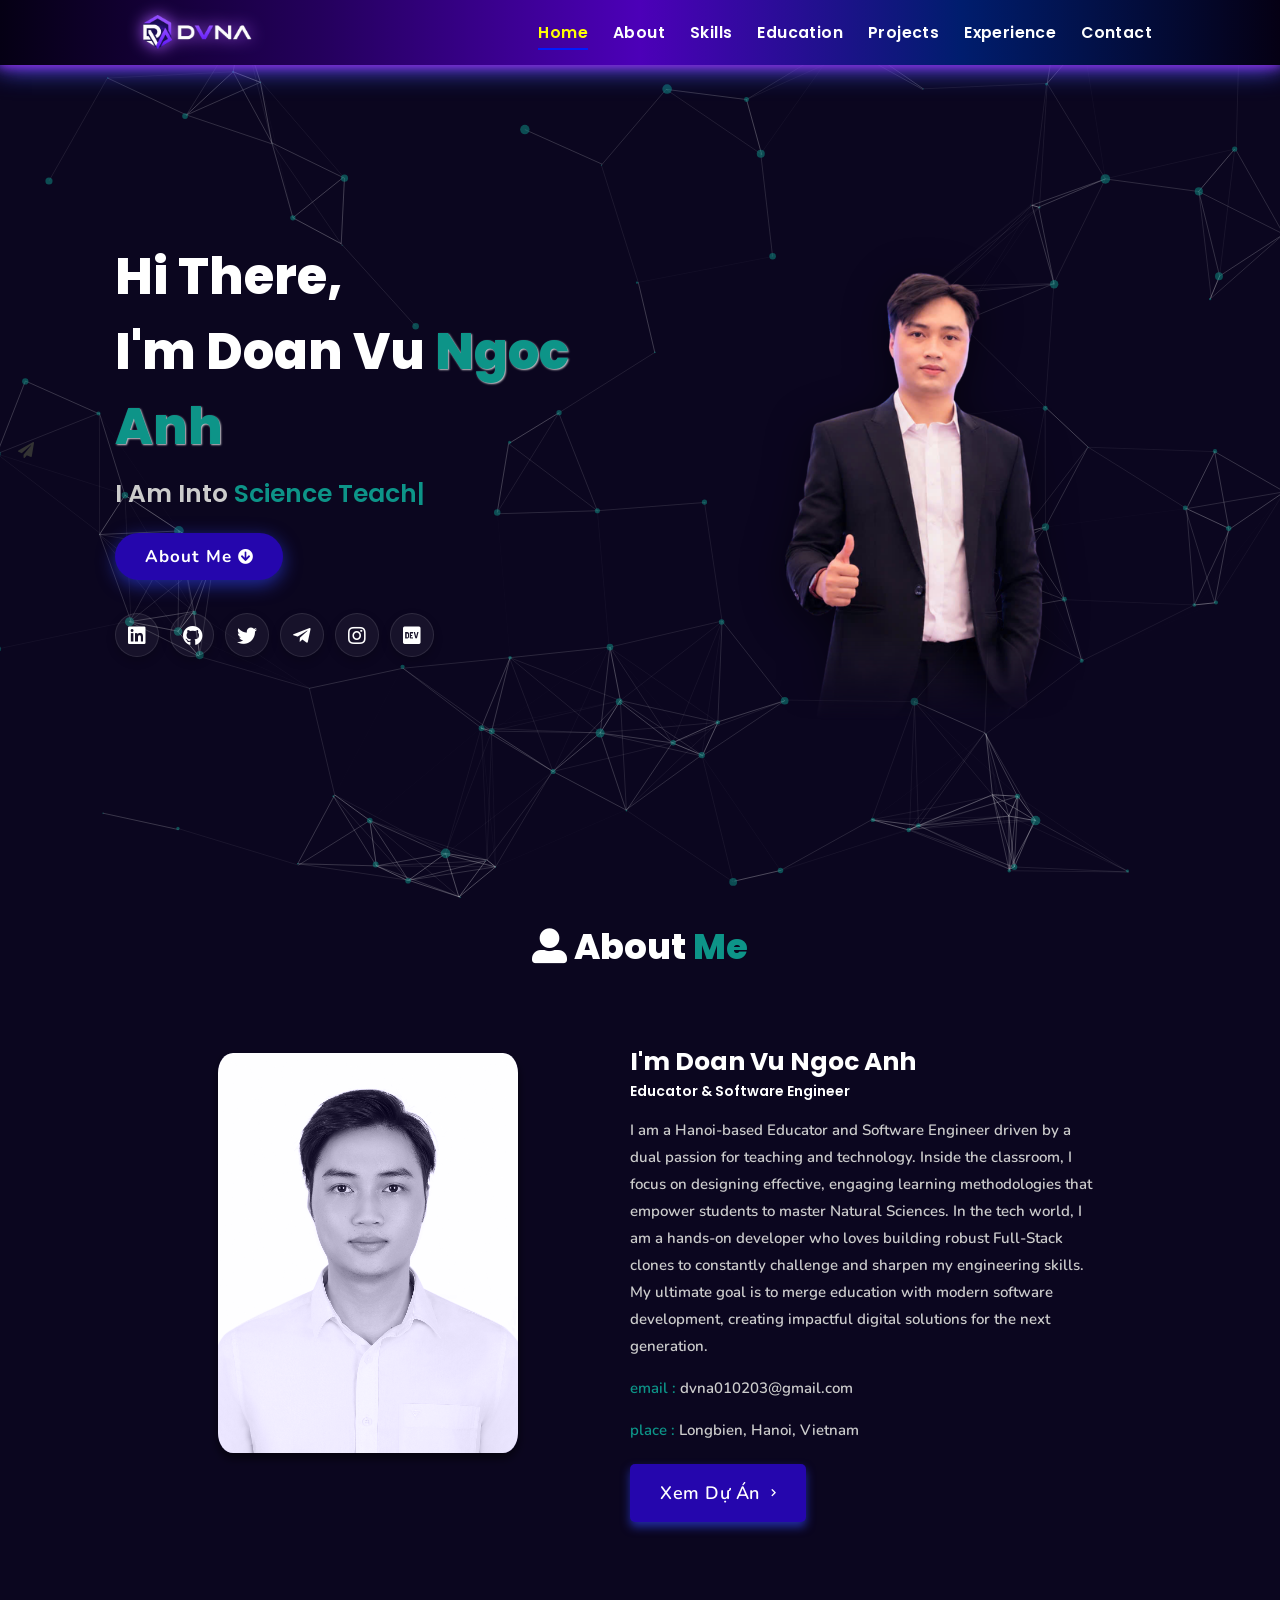
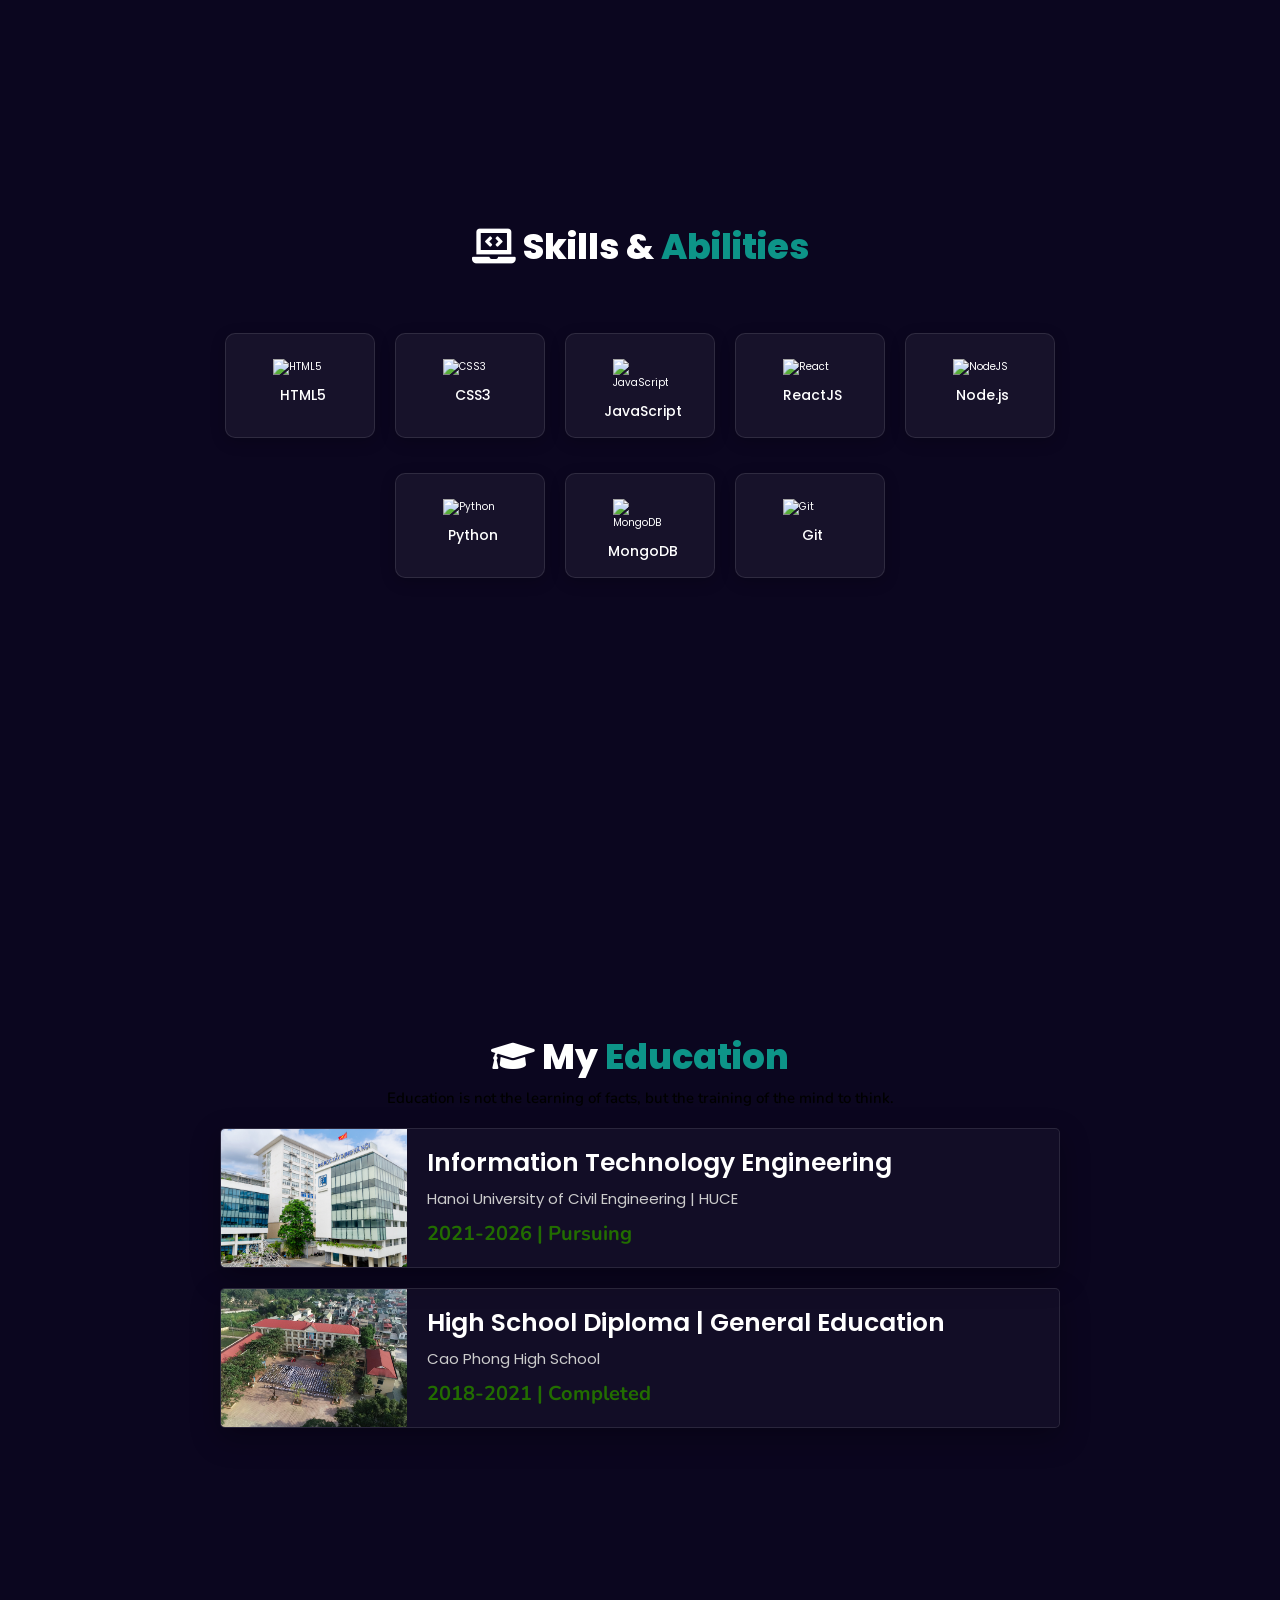
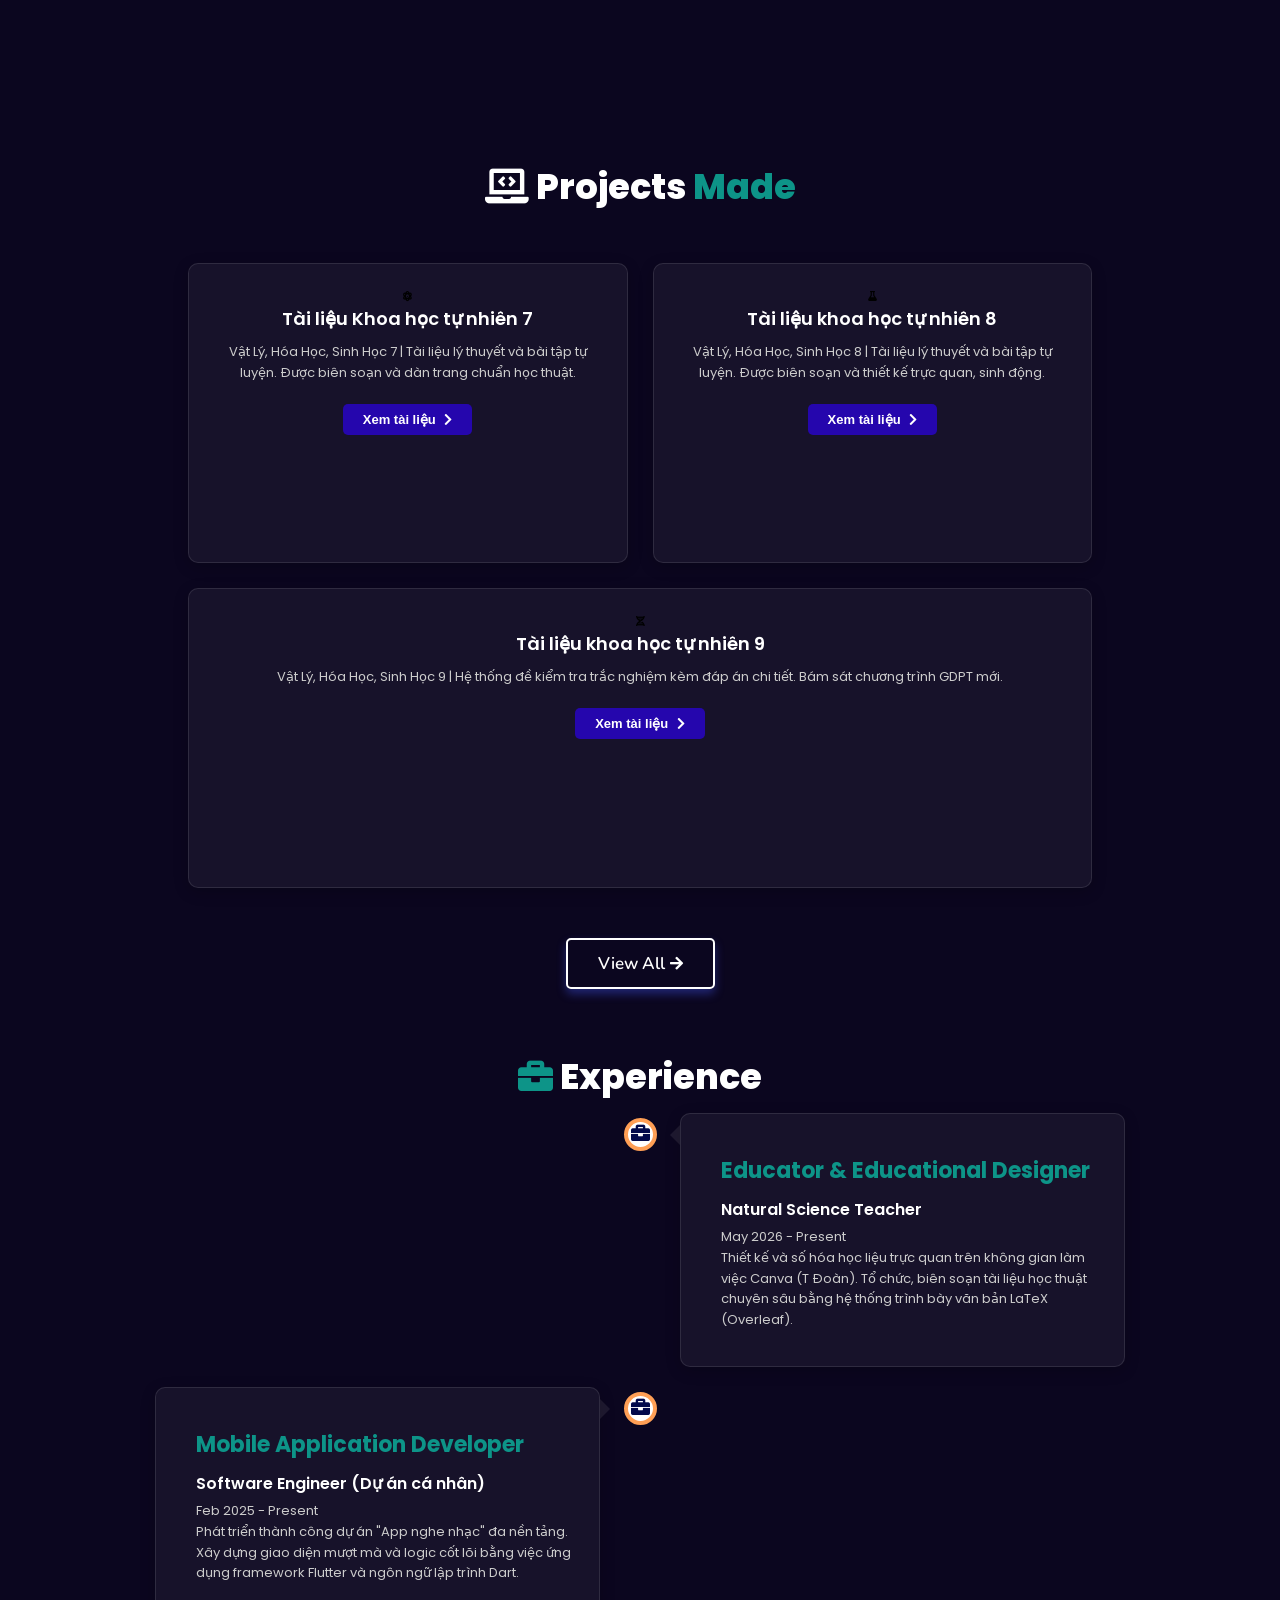
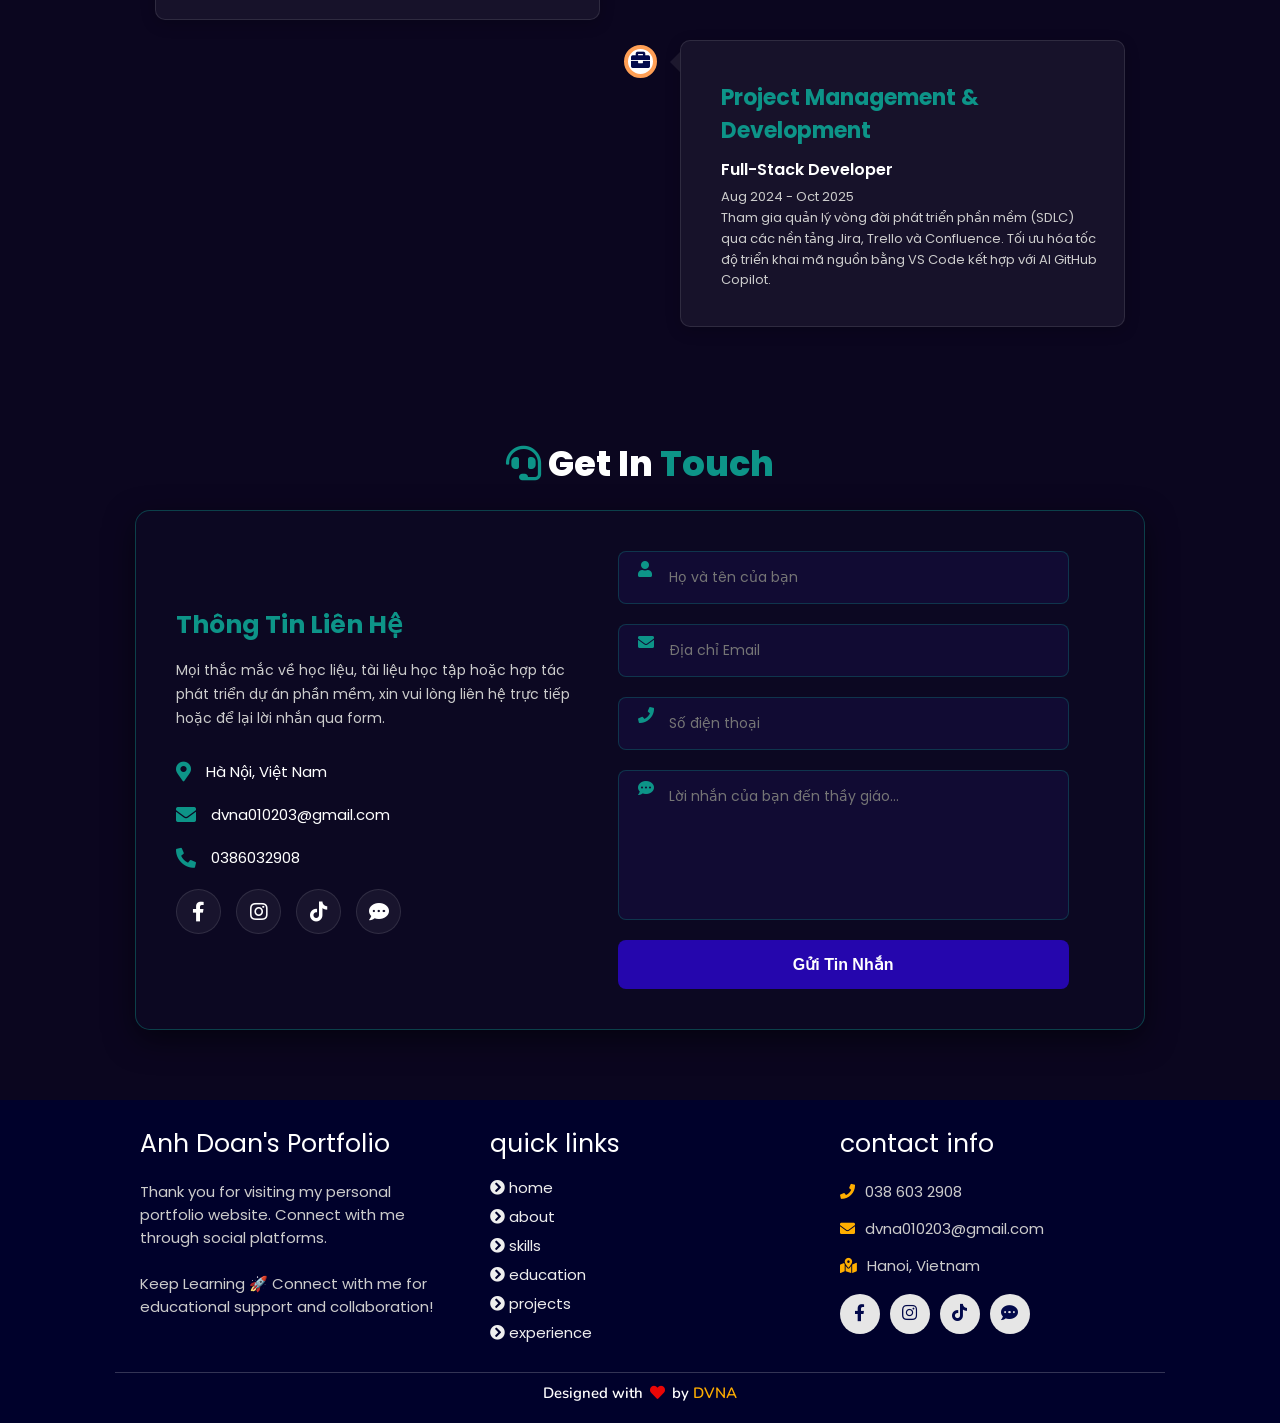
==== index.html @ 52b53a16 "Giao dien ban dau" ====
<!doctype html>
<html lang="en">
  <head>
    <meta charset="UTF-8" />
    <meta http-equiv="X-UA-Compatible" content="IE=edge" />
    <meta name="viewport" content="width=device-width, initial-scale=1.0" />
    <!-- DOAN VU NGOC ANH -->
    <meta
      name="keywords"
      content="Doan Vu Ngoc Anh, DVNA, portfolio, full stack dev, software engineer, it educator, web developer, portfolio website, personal portfolio"
    />
    <meta
      name="description"
      content="Welcome to Doan Vu Ngoc Anh's Portfolio. Full-Stack Web Developer, Software Engineer, and IT Educator."
    />
    <!-- Custom CSS -->
    <link rel="stylesheet" href="./assets/css/style.css" />
    <!-- Font Awesome -->
    <link
      rel="stylesheet"
      href="https://cdnjs.cloudflare.com/ajax/libs/font-awesome/5.15.3/css/all.min.css"
      integrity="sha512-iBBXm8fW90+nuLcSKlbmrPcLa0OT92xO1BIsZ+ywDWZCvqsWgccV3gFoRBv0z+8dLJgyAHIhR35VZc2oM/gI1w=="
      crossorigin="anonymous"
      referrerpolicy="no-referrer"
    />
    <!-- Favicon -->
    <link
      id="favicon"
      rel="shortcut icon"
      href="./assets/images/favicon.png"
      type="image/x-png"
    />
    <title>Portfolio | DVNA</title>
  </head>
  <body oncontextmenu="return false;">
    <!-- pre loader -->
    <!-- <div class="loader-container">
  <img draggable="false" src="./assets/images/preloader.gif" alt="">
</div> -->

    <!-- navbar starts -->
    <header>
      <a href="#about" class="logo">
        <img src="./assets/images/logo.png" alt="DVNA Logo" />
      </a>

      <div id="menu" class="fas fa-bars"></div>
      <nav class="navbar">
        <ul>
          <li><a class="active" href="#home">Home</a></li>
          <li><a href="#about">About</a></li>
          <li><a href="#skills">Skills</a></li>
          <li><a href="#education">Education</a></li>
          <li><a href="#projects">Projects</a></li>
          <!-- Đã sửa Work thành Projects -->
          <li><a href="#experience">Experience</a></li>
          <li><a href="#contact">Contact</a></li>
        </ul>
      </nav>
    </header>
    <!-- navbar ends -->

    <!-- hero section starts -->
    <section class="home" id="home">
      <div id="particles-js"></div>

      <div class="content">
        <h2>
          Hi There,<br />
          I'm Doan Vu <span class="highlight-name">Ngoc Anh</span>
        </h2>
        <p>
          I Am Into <span class="typing-text"></span
          ><span class="cursor">|</span>
        </p>
        <a href="#about" class="btn"
          ><span>About Me</span>
          <i class="fas fa-arrow-circle-down"></i>
        </a>

        <div class="socials">
          <ul class="social-icons">
            <!-- Đã xóa link của tác giả cũ. Mày thay chữ LINK_CUA_MAY_O_DAY bằng link thật của mày nhé -->
            <li>
              <a
                class="social-icon-button"
                aria-label="LinkedIn"
                href="LINK_CUA_MAY_O_DAY"
                target="_blank"
                ><i class="fab fa-linkedin"></i
              ></a>
            </li>
            <li>
              <a
                class="social-icon-button"
                aria-label="GitHub"
                href="LINK_CUA_MAY_O_DAY"
                target="_blank"
                ><i class="fab fa-github"></i
              ></a>
            </li>
            <li>
              <a
                class="social-icon-button"
                aria-label="Twitter"
                href="LINK_CUA_MAY_O_DAY"
                target="_blank"
                ><i class="fab fa-twitter"></i
              ></a>
            </li>
            <li>
              <a
                class="social-icon-button"
                aria-label="Telegram"
                href="LINK_CUA_MAY_O_DAY"
                target="_blank"
                ><i class="fab fa-telegram-plane"></i
              ></a>
            </li>
            <!-- Đã giữ nguyên link Instagram của mày -->
            <li>
              <a
                class="social-icon-button"
                aria-label="Instagram"
                href="https://www.instagram.com/dvna.coca/"
                target="_blank"
                ><i class="fab fa-instagram"></i
              ></a>
            </li>
            <li>
              <a
                class="social-icon-button"
                aria-label="Dev"
                href="LINK_CUA_MAY_O_DAY"
                target="_blank"
                ><i class="fab fa-dev"></i
              ></a>
            </li>
          </ul>
        </div>
      </div>
      <div class="image">
        <img
          draggable="false"
          class="tilt"
          src="./assets/images/hero.png"
          alt="Doan Vu Ngoc Anh"
        />
        <!-- Đã thêm alt tag cho ảnh để tốt cho SEO -->
      </div>
    </section>
    <!-- hero section ends -->

    <!-- about section starts -->
    <section class="about" id="about">
      <h2 class="heading">
        <i class="fas fa-user-alt"></i> About <span>Me</span>
      </h2>

      <div class="row">
        <div class="image">
          <img
            draggable="false"
            class="tilt"
            src="./assets/images/profile2.jpg"
            alt=""
          />
        </div>
        <div class="content">
          <h3>I'm Doan Vu Ngoc Anh</h3>
          <span class="tag">Educator & Software Engineer</span>

          <p></p>
          <p>
            I am a Hanoi-based Educator and Software Engineer driven by a dual
            passion for teaching and technology. Inside the classroom, I focus
            on designing effective, engaging learning methodologies that empower
            students to master Natural Sciences. In the tech world, I am a
            hands-on developer who loves building robust Full-Stack clones to
            constantly challenge and sharpen my engineering skills. My ultimate
            goal is to merge education with modern software development,
            creating impactful digital solutions for the next generation.
          </p>

          <div class="box-container">
            <!-- <div class="box">
              <p><span> age: </span> 20</p>
              <p><span> phone : </span> +91 XXX-XXX-XXXX</p>
            </div> -->
            <div class="box">
              <p><span> email : </span> dvna010203@gmail.com</p>
              <p><span> place : </span> Longbien, Hanoi, Vietnam</p>
            </div>
          </div>

          <!-- Nút được đặt vào lại bên trong để nằm thẳng xuống dưới -->
          <div class="resumebtn" style="margin-top: 20px">
            <a
              href="#projects"
              class="btn"
              style="
                display: inline-flex;
                align-items: center;
                justify-content: center;
                gap: 8px;
                -webkit-font-smoothing: antialiased;
                -moz-osx-font-smoothing: grayscale;
                transform: translateZ(0);
                backface-visibility: hidden;
              "
            >
              <span style="font-weight: 600; letter-spacing: 0.5px"
                >Xem Dự Án</span
              >
              <i
                class="fas fa-chevron-right"
                style="
                  font-size: 0.85rem;
                  display: inline-block;
                  line-height: 1;
                  margin-top: 1px;
                "
              ></i>
            </a>
          </div>
        </div>
      </div>
    </section>
    <!-- about section ends -->

    <!-- skills section starts -->
    <section class="skills" id="skills">
      <h2 class="heading">
        <i class="fas fa-laptop-code"></i> Skills & <span>Abilities</span>
      </h2>

      <div class="container">
        <div class="row" id="skillsContainer">
          <!-- Frontend -->
          <div class="bar">
            <div class="info">
              <img
                src="https://img.icons8.com/color/48/000000/html-5--v1.png"
                alt="HTML5"
              />
              <span>HTML5</span>
            </div>
          </div>
          <div class="bar">
            <div class="info">
              <img
                src="https://img.icons8.com/color/48/000000/css3.png"
                alt="CSS3"
              />
              <span>CSS3</span>
            </div>
          </div>
          <div class="bar">
            <div class="info">
              <img
                src="https://img.icons8.com/color/48/000000/javascript--v1.png"
                alt="JavaScript"
              />
              <span>JavaScript</span>
            </div>
          </div>
          <div class="bar">
            <div class="info">
              <img
                src="https://img.icons8.com/color/48/000000/react-native.png"
                alt="React"
              />
              <span>ReactJS</span>
            </div>
          </div>

          <!-- Backend & Database -->
          <div class="bar">
            <div class="info">
              <img
                src="https://img.icons8.com/color/48/000000/nodejs.png"
                alt="NodeJS"
              />
              <span>Node.js</span>
            </div>
          </div>
          <div class="bar">
            <div class="info">
              <img
                src="https://img.icons8.com/color/48/000000/python--v1.png"
                alt="Python"
              />
              <span>Python</span>
            </div>
          </div>
          <div class="bar">
            <div class="info">
              <img
                src="https://img.icons8.com/color/48/000000/mongodb.png"
                alt="MongoDB"
              />
              <span>MongoDB</span>
            </div>
          </div>

          <!-- Tools -->
          <div class="bar">
            <div class="info">
              <img
                src="https://img.icons8.com/color/48/000000/git.png"
                alt="Git"
              />
              <span>Git</span>
            </div>
          </div>
        </div>
      </div>
    </section>
    <!-- skills section ends -->

    <!-- education section starts -->
    <section class="education" id="education">
      <h1 class="heading">
        <i class="fas fa-graduation-cap"></i> My <span>Education</span>
      </h1>

      <p class="qoute">
        Education is not the learning of facts, but the training of the mind to
        think.
      </p>

      <div class="box-container">
        <div
          class="box"
          onclick="window.open('https://www.huce.edu.vn/', '_blank')"
          style="cursor: pointer"
        >
          <div class="image">
            <img
              draggable="false"
              src="./assets/images/educat/college.jpg"
              alt=""
            />
          </div>
          <div class="content">
            <h3>Information Technology Engineering</h3>
            <p>Hanoi University of Civil Engineering | HUCE</p>
            <h4>2021-2026 | Pursuing</h4>
          </div>
        </div>
        <div
          class="box"
          onclick="
            window.open(
              'https://web.facebook.com/profile.php?id=100071556560426',
              '_blank',
            )
          "
          style="cursor: pointer"
        >
          <div class="image">
            <img
              draggable="false"
              src="./assets/images/educat/school.jpg"
              alt=""
            />
          </div>
          <div class="content">
            <h3>High School Diploma | General Education</h3>
            <p>Cao Phong High School</p>
            <h4>2018-2021 | Completed</h4>
          </div>
        </div>
      </div>
    </section>
    <!-- education section ends -->
    <!-- work project section starts -->
    <section class="work" id="projects">
      <h2 class="heading">
        <i class="fas fa-laptop-code"></i> Projects <span>Made</span>
      </h2>

      <div class="box-container">
        <div class="box" id="box-7">
          <div class="card-main">
            <i class="fas fa-atom"></i>
            <h3>Tài liệu Khoa học tự nhiên 7</h3>
            <p>
              Vật Lý, Hóa Học, Sinh Học 7 | Tài liệu lý thuyết và bài tập tự
              luyện. Được biên soạn và dàn trang chuẩn học thuật.
            </p>
            <button
              class="btn"
              onclick="toggleCard(7, true)"
              style="cursor: pointer"
            >
              Xem tài liệu
              <i class="fas fa-chevron-right" style="margin-left: 5px"></i>
            </button>
          </div>

          <div class="card-sub" style="display: none">
            <i class="fas fa-atom"></i>
            <h3>Khoa học tự nhiên 7</h3>
            <div
              style="
                display: flex;
                flex-direction: column;
                gap: 12px;
                margin-top: 15px;
                width: 100%;
                align-items: center;
              "
            >
              <a
                href="https://drive.google.com/drive/u/2/folders/1sBUyvU6eBg3bC40B1NFsRzwMe_YJI84M"
                target="_blank"
                class="btn"
                style="
                  width: 80%;
                  justify-content: center;
                  display: inline-flex;
                  align-items: center;
                "
                >Vật Lý 7
                <i class="fas fa-space-shuttle" style="margin-left: 8px"></i
              ></a>
              <a
                href="https://drive.google.com/drive/u/2/folders/1xNCvEFxBS4gTQEmgR-S7WkUkm6gEsfF_"
                target="_blank"
                class="btn"
                style="
                  width: 80%;
                  justify-content: center;
                  display: inline-flex;
                  align-items: center;
                "
                >Hóa Học 7 <i class="fas fa-flask" style="margin-left: 8px"></i
              ></a>
              <a
                href="https://drive.google.com/drive/u/2/folders/1S8F9cL7pg5XHVb70OByg6qFOS9YGPMdr"
                target="_blank"
                class="btn"
                style="
                  width: 80%;
                  justify-content: center;
                  display: inline-flex;
                  align-items: center;
                "
                >Sinh Học 7 <i class="fas fa-dna" style="margin-left: 8px"></i
              ></a>

              <button
                onclick="toggleCard(7, false)"
                style="
                  background: transparent;
                  color: #aaa;
                  border: none;
                  cursor: pointer;
                  margin-top: 8px;
                  font-size: 0.9rem;
                  transition: 0.3s;
                "
                onmouseover="this.style.color = '#fff'"
                onmouseout="this.style.color = '#aaa'"
              >
                <i class="fas fa-arrow-left"></i> Quay lại
              </button>
            </div>
          </div>
        </div>

        <div class="box" id="box-8">
          <div class="card-main">
            <i class="fas fa-flask"></i>
            <h3>Tài liệu khoa học tự nhiên 8</h3>
            <p>
              Vật Lý, Hóa Học, Sinh Học 8 | Tài liệu lý thuyết và bài tập tự
              luyện. Được biên soạn và thiết kế trực quan, sinh động.
            </p>
            <button
              class="btn"
              onclick="toggleCard(8, true)"
              style="cursor: pointer"
            >
              Xem tài liệu
              <i class="fas fa-chevron-right" style="margin-left: 5px"></i>
            </button>
          </div>

          <div class="card-sub" style="display: none">
            <i class="fas fa-flask"></i>
            <h3>Khoa học tự nhiên 8</h3>
            <div
              style="
                display: flex;
                flex-direction: column;
                gap: 12px;
                margin-top: 15px;
                width: 100%;
                align-items: center;
              "
            >
              <a
                href="https://drive.google.com/drive/u/2/folders/1IJMwgRh17z2lp4WXSq22SNSJ2oT6xPzi"
                target="_blank"
                class="btn"
                style="
                  width: 80%;
                  justify-content: center;
                  display: inline-flex;
                  align-items: center;
                "
                >Vật Lý 8
                <i class="fas fa-space-shuttle" style="margin-left: 8px"></i
              ></a>
              <a
                href="https://drive.google.com/drive/u/2/folders/1JP3K8kHMLXHh_3BWeWDiLb0wKfKk_mr8"
                target="_blank"
                class="btn"
                style="
                  width: 80%;
                  justify-content: center;
                  display: inline-flex;
                  align-items: center;
                "
                >Hóa Học 8 <i class="fas fa-flask" style="margin-left: 8px"></i
              ></a>
              <a
                href="https://drive.google.com/drive/u/2/folders/1Yb9jnIVBHSMKyd2PUucbvFavivGuGIGm"
                target="_blank"
                class="btn"
                style="
                  width: 80%;
                  justify-content: center;
                  display: inline-flex;
                  align-items: center;
                "
                >Sinh Học 8 <i class="fas fa-dna" style="margin-left: 8px"></i
              ></a>

              <button
                onclick="toggleCard(8, false)"
                style="
                  background: transparent;
                  color: #aaa;
                  border: none;
                  cursor: pointer;
                  margin-top: 8px;
                  font-size: 0.9rem;
                  transition: 0.3s;
                "
                onmouseover="this.style.color = '#fff'"
                onmouseout="this.style.color = '#aaa'"
              >
                <i class="fas fa-arrow-left"></i> Quay lại
              </button>
            </div>
          </div>
        </div>

        <div class="box" id="box-9">
          <div class="card-main">
            <i class="fas fa-dna"></i>
            <h3>Tài liệu khoa học tự nhiên 9</h3>
            <p>
              Vật Lý, Hóa Học, Sinh Học 9 | Hệ thống đề kiểm tra trắc nghiệm kèm
              đáp án chi tiết. Bám sát chương trình GDPT mới.
            </p>
            <button
              class="btn"
              onclick="toggleCard(9, true)"
              style="cursor: pointer"
            >
              Xem tài liệu
              <i class="fas fa-chevron-right" style="margin-left: 5px"></i>
            </button>
          </div>

          <div class="card-sub" style="display: none">
            <i class="fas fa-dna"></i>
            <h3>Khoa học tự nhiên 9</h3>
            <div
              style="
                display: flex;
                flex-direction: column;
                gap: 12px;
                margin-top: 15px;
                width: 100%;
                align-items: center;
              "
            >
              <a
                href="https://drive.google.com/drive/u/2/folders/1qTt41zqH1BcOg0Oz6fxage4wyBFVPzhI"
                target="_blank"
                class="btn"
                style="
                  width: 80%;
                  justify-content: center;
                  display: inline-flex;
                  align-items: center;
                "
                >Vật Lý 9
                <i class="fas fa-space-shuttle" style="margin-left: 8px"></i
              ></a>
              <a
                href="https://drive.google.com/drive/u/2/folders/16GG0rVoLJKwCForVFNLRZwdL15YYdClG"
                target="_blank"
                class="btn"
                style="
                  width: 80%;
                  justify-content: center;
                  display: inline-flex;
                  align-items: center;
                "
                >Hóa Học 9 <i class="fas fa-flask" style="margin-left: 8px"></i
              ></a>
              <a
                href="https://drive.google.com/drive/u/2/folders/1mTJVuLVQ2EQ4VVFuYZtwya1e059S4kHB"
                target="_blank"
                class="btn"
                style="
                  width: 80%;
                  justify-content: center;
                  display: inline-flex;
                  align-items: center;
                "
                >Sinh Học 9 <i class="fas fa-dna" style="margin-left: 8px"></i
              ></a>

              <button
                onclick="toggleCard(9, false)"
                style="
                  background: transparent;
                  color: #aaa;
                  border: none;
                  cursor: pointer;
                  margin-top: 8px;
                  font-size: 0.9rem;
                  transition: 0.3s;
                "
                onmouseover="this.style.color = '#fff'"
                onmouseout="this.style.color = '#aaa'"
              >
                <i class="fas fa-arrow-left"></i> Quay lại
              </button>
            </div>
          </div>
        </div>
      </div>

      <div class="viewall">
        <a
          href="https://drive.google.com/drive/folders/1ekRjSMtX3JRX_igsQ4_9kD_1QkpBSDLE?usp=sharing"
          target="_blank"
          class="btn"
          ><span>View All</span>
          <i class="fas fa-arrow-right"></i>
        </a>
      </div>

      <script>
        function toggleCard(grade, showSub) {
          const card = document.getElementById(`box-${grade}`);
          const mainView = card.querySelector(".card-main");
          const subView = card.querySelector(".card-sub");

          if (showSub) {
            mainView.style.display = "none";
            subView.style.display = "block";
          } else {
            mainView.style.display = "block";
            subView.style.display = "none";
          }
        }
      </script>
    </section>
    <!-- work project section ends -->
    <!-- experience section starts -->
    <section class="experience" id="experience">
      <h2 class="heading"><i class="fas fa-briefcase"></i> Experience</h2>

      <div class="timeline">
        <!-- Kinh nghiệm 1: Giảng dạy & Thiết kế học liệu -->
        <div class="container right">
          <div class="content">
            <div class="tag">
              <h2>Educator & Educational Designer</h2>
            </div>
            <div class="desc">
              <h3>Natural Science Teacher</h3>
              <p>May 2026 - Present</p>
              <p>
                Thiết kế và số hóa học liệu trực quan trên không gian làm việc
                Canva (T Đoàn). Tổ chức, biên soạn tài liệu học thuật chuyên sâu
                bằng hệ thống trình bày văn bản LaTeX (Overleaf).
              </p>
            </div>
          </div>
        </div>

        <!-- Kinh nghiệm 2: Lập trình App -->
        <div class="container left">
          <div class="content">
            <div class="tag">
              <h2>Mobile Application Developer</h2>
            </div>
            <div class="desc">
              <h3>Software Engineer (Dự án cá nhân)</h3>
              <p>Feb 2025 - Present</p>
              <p>
                Phát triển thành công dự án "App nghe nhạc" đa nền tảng. Xây
                dựng giao diện mượt mà và logic cốt lõi bằng việc ứng dụng
                framework Flutter và ngôn ngữ lập trình Dart.
              </p>
            </div>
          </div>
        </div>

        <!-- Kinh nghiệm 3: Quản lý dự án -->
        <div class="container right">
          <div class="content">
            <div class="tag">
              <h2>Project Management & Development</h2>
            </div>
            <div class="desc">
              <h3>Full-Stack Developer</h3>
              <p>Aug 2024 - Oct 2025</p>
              <p>
                Tham gia quản lý vòng đời phát triển phần mềm (SDLC) qua các nền
                tảng Jira, Trello và Confluence. Tối ưu hóa tốc độ triển khai mã
                nguồn bằng VS Code kết hợp với AI GitHub Copilot.
              </p>
            </div>
          </div>
        </div>
      </div>
    </section>
    <!-- experience section ends -->

    <section class="contact" id="contact">
      <h2 class="heading">
        <i class="fas fa-headset"></i> Get In <span>Touch</span>
      </h2>

      <div class="container">
        <div class="content">
          <div class="contact-info">
            <h3>Thông Tin Liên Hệ</h3>
            <p class="sub-text">
              Mọi thắc mắc về học liệu, tài liệu học tập hoặc hợp tác phát triển
              dự án phần mềm, xin vui lòng liên hệ trực tiếp hoặc để lại lời
              nhắn qua form.
            </p>

            <div class="info-details">
              <div class="info-item">
                <i class="fas fa-map-marker-alt"></i>
                <span>Hà Nội, Việt Nam</span>
              </div>
              <div class="info-item">
                <i class="fas fa-envelope"></i>
                <span>dvna010203@gmail.com</span>
              </div>
              <div class="info-item">
                <i class="fas fa-phone-alt"></i>
                <span>0386032908</span>
              </div>
            </div>

            <div class="social-links">
              <a href="https://web.facebook.com/cover.grand" target="_blank"
                ><i class="fab fa-facebook-f"></i
              ></a>
              <a href="https://www.instagram.com/dvna.coca/" target="_blank"
                ><i class="fab fa-instagram"></i
              ></a>
              <a href="https://www.tiktok.com/@dvna.03" target="_blank"
                ><i class="fab fa-tiktok"></i
              ></a>
              <a href="https://zalo.me/0386032908" target="_blank"
                ><i class="fas fa-comment-dots"></i
              ></a>
            </div>
          </div>

          <form
            action="https://api.web3forms.com/submit"
            method="POST"
            id="contact-form"
          >
            <input
              type="hidden"
              name="access_key"
              value="57fba0ad-9b5c-414e-9451-3254fa39511e"
            />

            <input type="hidden" name="from_name" value="Website Portfolio" />

            <input
              type="hidden"
              name="subject"
              value="Học Sinh Liên Hệ Mới từ Website"
            />

            <div class="form-group">
              <input
                type="text"
                name="Họ và tên"
                placeholder="Họ và tên của bạn"
                required
              />
              <i class="fas fa-user"></i>
            </div>

            <div class="form-group">
              <input
                type="email"
                name="email"
                placeholder="Địa chỉ Email"
                required
              />
              <i class="fas fa-envelope"></i>
            </div>

            <div class="form-group">
              <input
                type="text"
                name="Số điện thoại"
                placeholder="Số điện thoại"
              />
              <i class="fas fa-phone"></i>
            </div>

            <div class="form-group">
              <textarea
                name="Lời nhắn từ học sinh"
                placeholder="Lời nhắn của bạn đến thầy giáo..."
                required
              ></textarea>
              <i class="fas fa-comment-dots"></i>
            </div>

            <button type="submit" class="submit-btn">
              <span>Gửi Tin Nhắn</span>
              <i class="fas fa-paper-plane"></i>
            </button>
          </form>
        </div>
      </div>
    </section>

    <!-- footer section starts -->
    <section class="footer">
      <div class="box-container">
        <div class="box">
          <h3>Anh Doan's Portfolio</h3>
          <p>
            Thank you for visiting my personal portfolio website. Connect with
            me through social platforms. <br />
            <br />
            Keep Learning 🚀 Connect with me for educational support and
            collaboration!
          </p>
        </div>

        <div class="box">
          <h3>quick links</h3>
          <a href="#home"><i class="fas fa-chevron-circle-right"></i> home</a>
          <a href="#about"><i class="fas fa-chevron-circle-right"></i> about</a>
          <a href="#skills"
            ><i class="fas fa-chevron-circle-right"></i> skills</a
          >
          <a href="#education"
            ><i class="fas fa-chevron-circle-right"></i> education</a
          >
          <a href="#projects"
            ><i class="fas fa-chevron-circle-right"></i> projects</a
          >
          <a href="#experience"
            ><i class="fas fa-chevron-circle-right"></i> experience</a
          >
        </div>

        <div class="box">
          <h3>contact info</h3>
          <p><i class="fas fa-phone"></i>038 603 2908</p>
          <p><i class="fas fa-envelope"></i>dvna010203@gmail.com</p>
          <p><i class="fas fa-map-marked-alt"></i>Hanoi, Vietnam</p>
          <div class="share">
            <a
              href="https://web.facebook.com/cover.grand"
              class="fab fa-facebook-f"
              aria-label="Facebook"
              target="_blank"
            ></a>
            <a
              href="https://www.instagram.com/dvna.coca/"
              class="fab fa-instagram"
              aria-label="Instagram"
              target="_blank"
            ></a>
            <a
              href="https://www.tiktok.com/@dvna.03?lang=vi-VN"
              class="fab fa-tiktok"
              aria-label="TikTok"
              target="_blank"
            ></a>
            <a
              href="https://zalo.me/0386032908"
              class="fas fa-comment-dots"
              aria-label="Zalo"
              target="_blank"
            ></a>
          </div>
        </div>
      </div>

      <h1 class="credit">
        Designed with <i class="fa fa-heart pulse"></i> by
        <a href="#"> DVNA</a>
      </h1>
    </section>
    <!-- footer section ends -->

    <!-- scroll top btn -->
    <a
      href="#home"
      aria-label="ScrollTop"
      class="fas fa-angle-up"
      id="scroll-top"
    ></a>
    <!-- scroll back to top -->

    <!-- ==== ALL MAJOR JAVASCRIPT CDNS STARTS ==== -->
    <!-- jquery cdn -->
    <script
      src="https://cdnjs.cloudflare.com/ajax/libs/jquery/3.6.0/jquery.min.js"
      integrity="sha512-894YE6QWD5I59HgZOGReFYm4dnWc1Qt5NtvYSaNcOP+u1T9qYdvdihz0PPSiiqn/+/3e7Jo4EaG7TubfWGUrMQ=="
      crossorigin="anonymous"
      referrerpolicy="no-referrer"
    ></script>

    <!-- typed.js cdn -->
    <script
      src="https://cdnjs.cloudflare.com/ajax/libs/typed.js/2.0.5/typed.min.js"
      integrity="sha512-1KbKusm/hAtkX5FScVR5G36wodIMnVd/aP04af06iyQTkD17szAMGNmxfNH+tEuFp3Og/P5G32L1qEC47CZbUQ=="
      crossorigin="anonymous"
      referrerpolicy="no-referrer"
    ></script>

    <!-- particle.js links -->
    <script src="./assets/js/particles.min.js"></script>
    <script src="./assets/js/app.js"></script>

    <!-- vanilla tilt.js links -->
    <script
      src="https://cdnjs.cloudflare.com/ajax/libs/vanilla-tilt/1.7.0/vanilla-tilt.min.js"
      integrity="sha512-SttpKhJqONuBVxbRcuH0wezjuX+BoFoli0yPsnrAADcHsQMW8rkR84ItFHGIkPvhnlRnE2FaifDOUw+EltbuHg=="
      crossorigin="anonymous"
      referrerpolicy="no-referrer"
    ></script>

    <!-- scroll reveal anim -->
    <script src="https://unpkg.com/scrollreveal"></script>

    <script
      type="text/javascript"
      src="https://cdn.jsdelivr.net/npm/emailjs-com@3/dist/email.min.js"
    ></script>

    <!-- ==== ALL MAJOR JAVASCRIPT CDNS ENDS ==== -->

    <script src="./assets/js/script.js"></script>
    <script>
      (function () {
        // Các ngành nghề mày đam mê (đúng ngữ pháp tiếng Anh)
        const textArray = [
          "Science Teacher",
          "Web Developer",
          "EdTech Enthusiast",
        ];
        const typingDelay = 100;
        const erasingDelay = 50;
        const newTextDelay = 2000;

        let textArrayIndex = 0;
        let charIndex = 0;

        const typedTextSpan = document.querySelector(".typing-text");

        function type() {
          if (!typedTextSpan) return; // Chống lỗi nếu không tìm thấy thẻ HTML
          if (charIndex < textArray[textArrayIndex].length) {
            typedTextSpan.textContent +=
              textArray[textArrayIndex].charAt(charIndex);
            charIndex++;
            setTimeout(type, typingDelay);
          } else {
            setTimeout(erase, newTextDelay);
          }
        }

        function erase() {
          if (!typedTextSpan) return;
          if (charIndex > 0) {
            typedTextSpan.textContent = textArray[textArrayIndex].substring(
              0,
              charIndex - 1,
            );
            charIndex--;
            setTimeout(erase, erasingDelay);
          } else {
            textArrayIndex++;
            if (textArrayIndex >= textArray.length) textArrayIndex = 0;
            setTimeout(type, typingDelay + 500);
          }
        }

        // Ép chạy luôn sau 1 giây, không cần chờ đợi lằng nhằng
        setTimeout(type, 1000);
      })();
    </script>
  </body>
</html>
---- assets/css/style.css ----
@import url("https://fonts.googleapis.com/css2?family=Poppins:wght@400;600;700&display=swap");
@import url("https://fonts.googleapis.com/css2?family=Nunito:ital,wght@0,300;0,400;0,600;0,700;1,300;1,400&display=swap");

* {
  margin: 0;
  padding: 0;
  box-sizing: border-box;
  text-decoration: none;
  outline: none;
  border: none;
  text-transform: none;
  transition: all 0.2s linear;
}
html {
  font-size: 62.5%;
  overflow-x: hidden;
  scroll-behavior: smooth;
}
body {
  background: linear-gradient(to bottom, #ede9fe, #ddd6fe, #c4b5fd);
  font-family: "Poppins", sans-serif;
}

*::selection {
  background: #2b3dda;
  color: #fff;
}

html {
  font-size: 62.5%;
  overflow-x: hidden;
}
html::-webkit-scrollbar {
  width: 0.8rem;
}
html::-webkit-scrollbar-track {
  background: rgb(235, 202, 245);
}
html::-webkit-scrollbar-thumb {
  background: #420177;
}

/* pre loader start */
.loader-container {
  position: fixed;
  top: 0;
  left: 0;
  z-index: 10000;
  background: #e6eff1;
  display: flex;
  align-items: center;
  justify-content: center;
  height: 100%;
  width: 100%;
}
.loader-container.fade-out {
  top: -120%;
}
/* pre loader end */

/* navbar starts */
header {
  position: fixed;
  top: 0;
  left: 0;
  right: 0;
  z-index: 1000;
  display: flex;
  align-items: center;
  justify-content: space-between;
  padding: 1.7rem 10%;
  height: 6.5rem;
  background: linear-gradient(
    90deg,
    #050014,
    #24005c,
    #4c00b8,
    #001d6e,
    #050014
  );

  box-shadow:
    0 0 10px #9333ea,
    0 0 20px #7e22ce,
    0 0 30px #2563eb;
}
section {
  min-height: 100vh;
  padding: 2rem 9%;
}
.heading {
  font-size: 3.5rem;
  color: rgb(32, 32, 32);
  font-weight: 800;
  text-align: center;
}
.heading span {
  color: rgb(23, 1, 34);
}
header .logo {
  font-size: 1.9rem;
  font-weight: 800;
  text-decoration: none;
  color: #ffffff;
}
header .logo i {
  font-size: 2.2rem;
}
header .logo:hover {
  color: #fc8c05;
}
header .navbar ul {
  list-style: none;
  display: flex;
  justify-content: center;
  align-items: center;
}
header .navbar li {
  margin-left: 2.5rem;
}
header .navbar ul li a {
  font-size: 1.57rem;
  color: #feffff;
  font-weight: 600;
  text-decoration: none;
  letter-spacing: 0.04rem;
  transition: 0.2s;
}
header .navbar ul li a.active,
header .navbar ul li a:hover {
  color: #ffff01;
  border-bottom: 0.2rem solid #011aff;
  padding: 0.5rem 0;
}
/* navbar ends */

/* hamburger icon starts*/
#menu {
  font-size: 3rem;
  cursor: pointer;
  color: rgb(24, 2, 63);
  display: none;
}
@media (max-width: 768px) {
  #menu {
    display: block;
  }
  header .navbar {
    position: fixed;
    top: 6.5rem;
    right: -120%;
    width: 75%;
    height: 100%;
    text-align: left;
    align-items: flex-start;
    background-color: #0e0f31;
  }
  header .navbar ul {
    flex-flow: column;
    padding: 1rem;
  }
  header .navbar ul li {
    text-align: center;
    width: 100%;
    margin: 1rem 0;
    border-radius: 0.5rem;
    width: 26rem;
  }
  header .navbar ul li a {
    display: block;
    padding: 1rem;
    text-align: left;
    color: #fff;
    font-size: 2rem;
  }
  header .navbar ul li a.active,
  header .navbar ul li a:hover {
    padding: 1rem;
    color: #fff;
    border-radius: 0.5rem;
    border-bottom: 0.5rem solid #011aff;
  }
  .fa-times {
    transform: rotate(180deg);
  }
  header .navbar.nav-toggle {
    right: 0;
  }
}
/* hamburger icon ends */

/* hero section starts*/
.home {
  position: relative;
  display: flex;
  flex-wrap: wrap;
  gap: 1.5rem;
  min-height: 100vh;
  align-items: center;
}
.home #particles-js {
  position: absolute;
  top: 0;
  left: 0;
  height: 100%;
  width: 100%;
}
.home::before {
  content: "";
  position: absolute;
  top: 0;
  left: 0;
  height: 100%;
  width: 100%;
}
.home .content {
  flex: 1 1 40rem;
  padding-top: 1rem;
  z-index: 1;
}
/* XÓA BỎ KHUNG TRÒN - CHO ẢNH TRÔI NỔI TỰ DO */
.home .image {
  flex: 1 1 40rem;
  z-index: 1;
  display: flex;
  justify-content: center; /* Căn ảnh ra chính giữa tuyệt đối, hết bị lệch */
  align-items: center;
}

.home .image img {
  width: 300%; /* Kéo giãn nó ra phủ kín container */
  max-width: 1000px; /* Chốt cứng kích thước tối đa cho người mày bự và rõ nét */
  border-radius: 0;
  margin-left: 0;

  /* Giảm độ gắt của bóng đổ cho nó tỏa ra mờ ảo, bớt "kịch" */
  filter: drop-shadow(0 0 10px rgba(13, 148, 136, 0.2));

  /* Thêm hiệu ứng fade-out: Xóa bỏ vết cắt ngang bụng, làm mờ dần chân ảnh hòa vào nền */
  -webkit-mask-image: linear-gradient(to bottom, black 85%, transparent 100%);
  mask-image: linear-gradient(to bottom, black 85%, transparent 100%);

  cursor: pointer;
  transition: all 0.3s ease;
}

.home .image img:hover {
  transform: translateY(-5px); /* Chỉnh lại nảy nhẹ nhàng thôi cho thanh lịch */
  filter: drop-shadow(0 0 20px rgba(13, 148, 136, 0.4));
}
.home .content h2 {
  font-size: 5rem;
  font-weight: 800;
  color: #002057;
}
.home .content h2 span {
  font-size: 5rem;
  font-weight: 800;
  color: #0d9488; /* Chọn 1 trong các mã Hex ở trên */
  text-shadow: 1px 1px 2px rgba(255, 255, 255, 0.8);
}
.home .content p {
  font-size: 2.5rem;
  color: #000;
  font-weight: 600;
  padding: 1rem 0;
}
.home .content p span {
  font-size: 2.5rem;
  color: rgb(148, 8, 8);
  font-weight: 600;
  padding: 1rem 0;
}
.home .btn {
  margin-top: 1rem;
  position: absolute;
  line-height: 0;
  padding: 1.6rem 3rem;
  border-radius: 4em;
  transition: 0.5s;
  color: #fff;
  background: #2506ad;
  box-shadow: 0px 5px 18px rgba(48, 68, 247, 0.6);
  font-family: "Nunito", sans-serif;
}
.home .btn span {
  font-weight: 700;
  font-size: 1.7rem;
  letter-spacing: 0.1rem;
}
.home .btn i {
  margin-left: 0.3rem;
  font-size: 1.5rem;
  transition: 0.3s;
}
.home .btn:hover {
  background: #1a047e;
}
.home .btn:hover i {
  transform: translateX(5px);
}
/* social icons start */
.socials {
  position: relative;
  margin-top: 9rem;
}
.socials .social-icons {
  padding-left: 0;
  margin-bottom: 0;
  list-style: none;
}
.socials .social-icons li {
  display: inline-block;
  margin-bottom: 14px;
}
.social-icons a {
  font-size: 2rem;
  display: inline-block;
  line-height: 44px;
  color: #0d9488;
  background-color: #09011b;
  width: 44px;
  height: 44px;
  text-align: center;
  margin-right: 8px;
  border-radius: 100%;
  -webkit-transition: all 0.2s linear;
  -o-transition: all 0.2s linear;
  transition: all 0.2s linear;
}
.social-icons a:active,
.social-icons a:focus,
.social-icons a:hover {
  color: #fff;
  background-color: #0685da;
}
.social-icons a.github:hover {
  background-color: #0e0e0e;
}
.social-icons a.twitter:hover {
  background-color: #00aced;
}
.social-icons a.linkedin:hover {
  background-color: #007bb6;
}
.social-icons a.dev:hover {
  background-color: #070707;
}
.social-icons a.instagram:hover {
  background-color: #ee00da;
}
/* social icons end */

/* hero media queries starts*/
@media (max-width: 450px) {
  .home .btn {
    margin: 4rem 0;
  }
  .socials {
    margin-top: 12rem;
  }
  .home .image img {
    margin-top: -12rem;
  }
  .home .content p {
    font-size: 2.2rem;
  }
  .home .content p span {
    font-size: 2.2rem;
  }
}
/* hero media queries ends*/
/* hero section end */

/* about section starts */
.about {
  background: rgb(255, 255, 255);
}
.about .row {
  display: flex;
  flex-direction: row;
  gap: 2rem;
  flex-wrap: wrap;
  padding: 4rem;
}
.about .row .image {
  text-align: center;
  flex: 1 1 35rem;
}
.about .row .image img {
  margin: 4rem;
  width: 30rem;
  height: auto;
  border-radius: 5%;
  box-shadow: 0 5px 10px rgba(0, 0, 0, 0.6);
  mix-blend-mode: luminosity;
  transition: 0.3s;
  cursor: pointer;
}
.about .row .image img:hover {
  mix-blend-mode: normal;
}
.about .row .content {
  flex: 1 1 45rem;
  padding: 3rem;
}
.about .row .content h3 {
  color: rgb(27, 27, 27);
  font-size: 2.5rem;
}
.about .row .content .tag {
  font-size: 1.4rem;
  color: #020133;
  font-weight: 600;
  margin-top: 1rem;
}
.about .row .content p {
  font-size: 1.5rem;
  margin-top: 1.5rem;
  font-family: "Nunito";
  font-weight: 600;
  text-transform: none;
}
.about .row .content .box-container {
  display: flex;
  flex-wrap: wrap;
  gap: 1.5rem;
  font-family: "Nunito";
  font-weight: 600;
}
.about .row .content .box-container .box p {
  text-transform: none;
}
.about .row .content .box-container .box p span {
  color: #011aff;
}
.resumebtn {
  margin-top: 6rem;
}
.resumebtn .btn {
  padding: 1.7rem 3rem;
  border-radius: 0.5em;
  transition: 0.3s;
  color: #fff;
  background: #2506ad;
  box-shadow: 0px 5px 10px rgba(48, 68, 247, 0.6);
  font-family: "Nunito", sans-serif;
}
.resumebtn .btn span {
  font-weight: 600;
  font-size: 1.8rem;
  letter-spacing: 0.1rem;
}
.resumebtn .btn i {
  margin-left: 0.3rem;
  font-size: 1.2rem;
  transition: 0.3s;
}
.resumebtn .btn:hover {
  background: #1a047e;
}
.resumebtn .btn:hover i {
  transform: translateX(5px);
}
/* about media queries starts*/
@media screen and (max-width: 600px) {
  .about .row .image {
    margin-top: 2rem;
  }
  .about .row .image img {
    margin: 0 auto;
    width: 80%;
    mix-blend-mode: normal;
  }
  .about .row {
    padding: 0.5rem;
    margin-bottom: 7rem;
  }
  .about .row .content {
    padding: 1rem;
  }
  .about .row .content .box-container {
    gap: 0;
  }
}
/* about media queries ends*/
/* about section ends */

/* skills section starts */
.skills {
  min-height: 90vh;
  background: linear-gradient(to bottom, #57059e, #4a00e0);
}
.skills h2 {
  color: #fff;
}
.skills .heading span {
  color: rgb(255, 230, 0);
}
.skills .container {
  background: rgba(0, 0, 22, 0.4);
  color: #fff;
  border-radius: 1rem;
  padding: 2rem;
  width: 90%;
  margin: auto;
  margin-top: 2rem;
}
.skills .container .row {
  display: grid;
  grid-template-columns: repeat(6, 1fr);
  flex-wrap: wrap;
  gap: 1.8rem;
}
.skills .container .bar {
  margin-bottom: 15px;
  padding: 10px;
  border-radius: 1rem;
  box-shadow: 0 4px 10px rgba(0, 0, 0, 0.2);
  background: rgba(0, 0, 22, 0.9);
  transition: 0.2s;
}
.skills .container .bar:hover {
  box-shadow: 0 8px 10px rgba(0, 2, 68, 0.8) !important;
  background-color: rgba(0, 0, 0, 0.9) !important;
}
.skills .container .bar .info {
  display: flex;
  flex-direction: column;
  align-items: center;
  gap: 1rem;
  margin-top: 1rem;
}
.skills .container .bar .info i {
  font-size: 4rem;
}
.skills .container .bar .info span {
  font-size: 2rem;
  font-weight: 500;
  font-family: "Poppins";
  margin-left: 0.5rem;
}
/* skills media queries starts*/
@media screen and (max-width: 600px) {
  .skills .container {
    padding: 0;
    margin: 0;
  }
  .skills .container .row {
    grid-template-columns: repeat(2, 1fr);
    margin: 1rem;
    padding: 2rem 0.2rem 2rem 0.2rem;
    gap: 1rem;
  }
  .skills .container {
    margin-top: 5px;
    width: 100%;
  }
}
/* skills media queries ends*/
/* skills section ends */

/* education section starts */
.education {
  background: #e5ecfb;
  min-height: 80vh;
}
.education .qoute {
  font-size: 1.5rem;
  text-align: center;
  font-family: "Nunito", sans-serif;
  font-weight: 600;
  margin-top: 0.5rem;
}
.education .box-container {
  display: flex;
  flex-wrap: wrap;
  justify-content: center;
  align-items: center;
  flex-direction: column;
}
.education .box-container .box {
  display: flex;
  flex-direction: row;
  width: 80%;
  border-radius: 0.5rem;
  box-shadow: 0.2rem 0.5rem 1rem rgba(0, 0, 0, 0.2);
  text-align: center;
  position: relative;
  margin-top: 2rem;
  overflow: hidden;
  transition: 0.3s;
  background: rgb(252, 252, 252);
}
.education .box-container .box:hover {
  transform: scale(1.03);
  box-shadow: 1rem 0.5rem 1.2rem rgba(0, 0, 0, 0.3);
}
.education .box-container .box .image {
  flex: 1 1 20rem;
  width: 100%;
}
.education .box-container .box img {
  object-fit: cover;
  position: relative;
  width: 100%;
  height: 100%;
}
.education .box-container .box .content {
  position: relative;
  display: flex;
  flex-direction: column;
  padding: 1rem;
  flex-wrap: wrap;
  flex: 1 1 70rem;
}
.education .box-container .box .content h3 {
  font-size: 2.5rem;
  color: #012970;
  padding: 0.5rem 0;
  font-weight: 600;
  text-align: left;
  margin-left: 1rem;
}
.education .box-container .box .content p {
  font-size: 1.5rem;
  margin-left: 1rem;
  text-align: left;
}
.education h4 {
  font-size: 2rem;
  color: rgb(34, 109, 0);
  text-align: left;
  margin: 1rem;
  font-family: "Nunito", sans-serif;
  font-weight: 700;
}

/* education media queries starts*/
@media screen and (max-width: 600px) {
  .education .box-container .box {
    flex-direction: column;
    width: 100%;
  }
  .education .box-container .box .image {
    width: 100%;
    height: 25rem;
  }
  .education .box-container .box img {
    width: 100%;
  }
  .education .box-container .box .content {
    position: relative;
    display: flex;
    flex-direction: column;
    padding: 1rem;
    flex-wrap: wrap;
    flex: 0;
  }
  .education .btns {
    margin-top: 2rem;
    margin-left: 1rem;
    margin-right: 1rem;
    flex-wrap: wrap;
  }
}
/* education media queries ends*/
/* education section ends */

/* work section starts */
.work {
  /* background: #010124; */
  background: linear-gradient(to bottom, #000031, #00002c);
}
.work h2 {
  color: #fff;
  padding: 1rem;
}
.work .heading span {
  color: rgb(255, 230, 0);
}
.work .box-container {
  display: flex;
  flex-wrap: wrap;
  gap: 1.5rem;
  margin: 2rem;
}
.work .box-container .box {
  flex: 1 1 30rem;
  border-radius: 0.5rem;
  box-shadow: 0 0.5rem 1rem rgba(0, 0, 0, 0.1);
  position: relative;
  overflow: hidden;
  height: 30rem;
}
.work .box-container .box img {
  height: 100%;
  width: 100%;
  object-fit: cover;
}
.work .box-container .box .content {
  height: 100%;
  width: 100%;
  position: absolute;
  top: 85%;
  left: 0;
  background: rgba(255, 255, 255, 0.9);
  display: flex;
  flex-direction: column;
}
.work .box-container .box .content .tag {
  display: flex;
  flex-direction: row;
  justify-content: space-between;
  align-items: center;
  height: 4.5rem;
  width: 100%;
  padding-left: 1rem;
  background: #ffd900;
}
.work .box-container .box .content .tag h3 {
  font-size: 2rem;
}
.work .box-container .box:hover .content {
  top: 25%;
}
.work .desc {
  margin: 2rem;
  display: flex;
  flex-direction: column;
  justify-content: center;
}
.work .desc p {
  font-size: 1.5rem;
}
.work .desc .btns {
  display: flex;
  justify-content: space-between;
  width: 100%;
  margin-top: 2rem;
}
.work .desc .btns .btn {
  line-height: 0;
  display: inline;
  padding: 1.5rem 2.5rem;
  border-radius: 0.5rem;
  font-size: 1.5rem;
  color: #fff;
  background: rgb(12, 12, 12);
  margin-right: 2rem;
}
.work .desc .btns .btn:hover {
  background: #310ae0f5;
}
.work .viewall {
  display: flex;
  justify-content: center;
}
.work .viewall .btn {
  position: relative;
  line-height: 0;
  padding: 1.6rem 3rem;
  border-radius: 0.5em;
  transition: 0.5s;
  color: rgb(255, 255, 255);
  font-weight: 700;
  border: 2px solid #fff;
  box-shadow: 0px 5px 10px rgba(65, 84, 241, 0.4);
  text-align: center;
}
.work .viewall .btn span {
  font-weight: 600;
  font-size: 1.7rem;
  font-family: "Nunito", sans-serif;
}
.work .viewall .btn i {
  margin-left: 0.3rem;
  font-size: 1.5rem;
  transition: 0.3s;
}
.work .viewall .btn:hover {
  background: #fff;
  color: #000;
}
.work .viewall .btn:hover i {
  transform: translateX(5px);
}
/* work section ends */

/* experience section starts */
.experience .timeline {
  position: relative;
  max-width: 1200px;
  margin: 0 auto;
}
.experience .timeline::after {
  content: "";
  position: absolute;
  width: 6px;
  background: #020133;
  top: 0;
  bottom: 0;
  left: 50%;
  margin-left: -3px;
  z-index: -2;
}
.experience .container {
  padding: 10px 40px;
  position: relative;
  background-color: inherit;
  width: 50%;
}
/*circles on timeline*/
.experience .container::after {
  content: "\f0b1";
  position: absolute;
  width: 25px;
  height: 25px;
  right: -17px;
  background-color: rgb(255, 255, 255);
  border: 4px solid #ff9f55;
  top: 15px;
  border-radius: 50%;
  z-index: 100;
  font-size: 1.89rem;
  text-align: center;
  font-weight: 600;
  color: #02094b;
  font-family: "Font Awesome\ 5 Free";
}
.experience .left {
  left: 0;
}
.experience .right {
  left: 50%;
}
/* arrows pointing right */
.experience .left::before {
  content: " ";
  height: 0;
  position: absolute;
  top: 22px;
  width: 0;
  z-index: 1;
  right: 30px;
  border: medium solid #f68c09;
  border-width: 10px 0 10px 10px;
  border-color: transparent transparent transparent #f68c09;
}
/* arrows pointing left  */
.experience .right::before {
  content: " ";
  height: 0;
  position: absolute;
  top: 22px;
  width: 0;
  z-index: 1;
  left: 30px;
  border: medium solid #f68c09;
  border-width: 10px 10px 10px 0;
  border-color: transparent #f68c09 transparent transparent;
}
.experience .right::after {
  left: -16px;
}
.experience .content {
  background-color: #f68c09;
  position: relative;
  border-radius: 6px;
}
.experience .content .tag {
  font-size: 1.3rem;
  padding-top: 1.5rem;
  padding-left: 1.5rem;
}
.experience .content .desc {
  margin-left: 1.5rem;
  padding-bottom: 1rem;
}
.experience .content .desc h3 {
  font-size: 1.5rem;
  font-weight: 600;
}
.experience .content .desc p {
  font-size: 1.2rem;
}
/* view all button */
.morebtn {
  display: flex;
  justify-content: center;
}
.morebtn .btn {
  position: relative;
  line-height: 0;
  padding: 1.6rem 3rem;
  border-radius: 0.5em;
  transition: 0.5s;
  color: #fff;
  background: #2506ad;
  box-shadow: 0px 5px 10px rgba(48, 68, 247, 0.6);
  text-align: center;
}
.morebtn .btn span {
  font-weight: 600;
  font-size: 1.7rem;
  font-family: "Nunito", sans-serif;
}
.morebtn .btn i {
  margin-left: 0.3rem;
  font-size: 1.5rem;
  transition: 0.3s;
}
.morebtn .btn:hover {
  background: #1a047e;
}
.morebtn .btn:hover i {
  transform: translateX(5px);
}

/* Media queries - Responsive timeline on screens less than 600px wide */
@media screen and (max-width: 600px) {
  .experience {
    min-height: 80vh;
  }
  .experience .timeline {
    margin-top: 2rem;
  }
  .experience .timeline::after {
    left: 31px;
  }
  .experience .container {
    width: 100%;
    padding-left: 8rem;
    padding-right: 2rem;
  }
  .experience .container::after {
    font-size: 2.2rem;
  }
  .experience .container::before {
    left: 61px;
    border: medium solid #f68c09;
    border-width: 10px 10px 10px 0;
    border-color: transparent #f68c09 transparent transparent;
  }
  .experience .left::after {
    left: 15px;
  }
  .experience .right::after {
    left: 15px;
  }
  .experience .right {
    left: 0%;
  }
  .morebtn {
    margin-top: 3rem;
  }
}
/* experience media queries ends */
/* experience section ends */

/* contact section starts */
.contact {
  background: #e5ecfb;
  min-height: 60vh;
}
.contact .container {
  max-width: 1050px;
  width: 100%;
  background: #fff;
  border-radius: 1.5rem;
  margin: 2rem 5rem;
  box-shadow: 0 5px 10px rgba(0, 0, 0, 0.15);
}
.contact .container .content {
  display: flex;
  align-items: center;
  justify-content: space-between;
  padding: 2.5rem 2rem;
}
.contact .content .image-box {
  max-width: 60%;
  margin-left: 4rem;
}
.contact .content .image-box img {
  width: 100%;
  height: 40rem;
  position: relative;
}
.contact .content form {
  width: 45%;
  margin-right: 3.5rem;
}
form .form-group {
  display: flex;
  flex-direction: column;
  justify-content: center;
}
.form-group .field {
  height: 50px;
  display: flex;
  position: relative;
  margin: 1rem;
  width: 100%;
}
form i {
  position: absolute;
  top: 50%;
  left: 18px;
  color: rgb(51, 51, 51);
  font-size: 17px;
  pointer-events: none;
  transform: translateY(-50%);
}
form .field input,
form .message textarea {
  width: 100%;
  height: 100%;
  outline: none;
  padding: 0 16px 0 48px;
  font-size: 16px;
  font-family: "Poppins", sans-serif;
  border-radius: 5px;
  border: 1px solid rgb(51, 51, 51);
  background: #e5ecfb;
}
.field input::placeholder,
.message textarea::placeholder {
  color: rgb(51, 51, 51);
}
.field input:focus,
.message textarea:focus {
  padding-left: 47px;
  border: 2px solid rgb(115, 3, 167);
}
.field input:focus ~ i,
.message textarea:focus ~ i {
  color: rgb(115, 3, 167);
}
form .message {
  position: relative;
  margin: 1rem;
  width: 100%;
}
form .message i {
  top: 25px;
  font-size: 20px;
  left: 15px;
}
form .message textarea {
  min-height: 130px;
  max-height: 230px;
  max-width: 100%;
  min-width: 100%;
  padding: 12px 20px 0 48px;
}
form .message textarea::-webkit-scrollbar {
  width: 0px;
}
form .button-area {
  display: flex;
  float: right;
  flex-direction: row-reverse;
}
.button-area button {
  color: #fff;
  border: none;
  outline: none;
  font-size: 1.8rem;
  cursor: pointer;
  border-radius: 5px;
  padding: 13px 25px;
  background: #2506ad;
  box-shadow: 0px 5px 10px rgba(48, 68, 247, 0.6);
  transition: 0.3s ease;
  font-family: "Nunito", sans-serif;
}
.button-area button:hover {
  background: #421cecf5;
}
.button-area span {
  font-size: 17px;
  padding: 1rem;
  display: none;
}
.button-area button i {
  position: relative;
  top: 6px;
  left: 2px;
  font-size: 1.5rem;
  transition: 0.3s;
  color: #fff;
}
.button-area button:hover i {
  left: 8px;
}
/* contact section media queries starts */
@media (max-width: 900px) {
  .contact {
    min-height: 70vh;
  }
  .contact .container {
    margin: 3rem 0 2rem 0;
  }
  .contact .container .content {
    padding: 18px 12px;
  }
  .contact .content .image-box {
    display: none;
  }
  .contact .content form {
    width: 100%;
    margin-right: 2rem;
  }
}
/* contact section media queries ends */
/* contact section ends */

/* footer section starts */
.footer {
  min-height: auto;
  padding-top: 0;
  background: rgb(0, 1, 43);
}
.footer .box-container {
  display: flex;
  justify-content: center;
  flex-wrap: wrap;
}
.footer .box-container .box {
  flex: 1 1 25rem;
  margin: 2.5rem;
}
.footer .box-container .box h3 {
  font-size: 2.5rem;
  color: #fff;
  padding-bottom: 1rem;
  font-weight: normal;
}
.footer .box-container .box p {
  font-size: 1.5rem;
  color: #ccc;
  padding: 0.7rem 0;
  text-transform: none;
}
.footer .box-container .box p i {
  padding-right: 1rem;
  color: #ffae00;
}
.footer .box-container .box a {
  font-size: 1.5rem;
  color: rgb(238, 238, 238);
  padding: 0.3rem 0;
  display: block;
}
.footer .box-container .box a:hover {
  color: #ffae00;
}
.footer .box-container .box .share {
  display: flex;
  flex-wrap: wrap;
  padding: 1rem 0;
}
.footer .box-container .box .share a {
  height: 4rem;
  width: 4rem;
  padding: 1rem;
  text-align: center;
  border-radius: 5rem;
  font-size: 1.7rem;
  margin-right: 1rem;
  transition: 0.2s;
  background: rgb(230, 230, 230);
  color: #02094b;
  border: none;
}
.footer .box-container .box .share a:hover {
  background: transparent;
  transform: scale(0.98);
  border: 0.1rem solid rgb(180, 178, 178);
  color: #ffae00;
}
.footer .credit {
  padding: 1rem 0 0 0;
  text-align: center;
  font-size: 1.5rem;
  font-family: "Nunito", sans-serif;
  font-weight: 600;
  color: #fff;
  border-top: 0.1rem solid #fff3;
}
.footer .credit a {
  color: #ffae00;
}
.footer .fa {
  color: #e90606;
  margin: 0 0.3rem;
  font-size: 1.5rem;
  animation: pound 0.35s infinite alternate;
}
@-webkit-keyframes pound {
  to {
    transform: scale(1.1);
  }
}
@keyframes pound {
  to {
    transform: scale(1.1);
  }
}
@media (max-width: 450px) {
  .footer .box-container .box {
    margin: 1.5rem;
  }
  .footer .box-container .box p {
    padding: 0.7rem;
  }
  .footer .box-container .box .share a {
    padding: 1.2rem;
  }
}
/* footer section ends */

/* common media queries starts*/
@media (max-width: 450px) {
  html {
    font-size: 55%;
  }
  body {
    padding-right: 0;
  }
  section {
    padding: 2rem;
  }
}
/* common media queries ends*/

/* scroll top starts */
#scroll-top {
  position: fixed;
  top: -140%;
  right: 2rem;
  padding: 1rem 1.5rem;
  font-size: 2rem;
  background: #ffae00;
  color: rgb(13, 0, 44);
  border-radius: 50%;
  transition: 1s linear;
  z-index: 1000;
}
#scroll-top.active {
  top: calc(100% - 12rem);
}
.logo img {
  width: 140px;
  height: auto;
  filter: drop-shadow(0 0 8px #a855f7);

  position: relative;
  top: 6px;
}
/* Đổi màu chữ gõ và con trỏ sang Xanh Ngọc */
.typing-text {
  color: #0d9488 !important;
  font-weight: bold; /* Thêm tí in đậm cho nó rõ nét, nam tính */
}

.cursor {
  color: #0d9488 !important;
}
/* --- TRANG TRÍ DÀN SKILLS (ICONS8) --- */
.skills .container .row {
  display: flex;
  flex-wrap: wrap;
  gap: 2rem;
  justify-content: center;
  padding-top: 2rem;
}

.skills .container .row .bar {
  background: rgba(255, 255, 255, 0.05); /* Kính mờ tàng hình nhẹ */
  border: 1px solid rgba(255, 255, 255, 0.1);
  border-radius: 1rem;
  padding: 1.5rem;
  width: 150px;
  box-shadow: 0 4px 15px rgba(0, 0, 0, 0.2);
  transition: all 0.3s ease;
  cursor: pointer;
}

/* Đưa chuột vào nảy lên và đổi nền Xanh Ngọc */
.skills .container .row .bar:hover {
  transform: translateY(-10px);
  background: #0d9488;
  border-color: #0d9488;
  box-shadow: 0 8px 25px rgba(13, 148, 136, 0.5);
}

.skills .container .row .bar .info {
  display: flex;
  flex-direction: column;
  align-items: center;
  gap: 1rem;
}

.skills .container .row .bar .info img {
  width: 55px; /* Ép kích thước ảnh icon */
  height: auto;
  transition: transform 0.3s ease;
}

.skills .container .row .bar:hover .info img {
  transform: scale(1.15); /* Rê chuột vào icon rung nảy to ra tí */
}

.skills .container .row .bar .info span {
  font-size: 1.4rem;
  font-weight: 500;
  color: #fff;
}
/* ==========================================
   CSS CHO KHU VỰC PROJECTS / TÀI LIỆU
   ========================================== */

.work .box-container {
  display: flex;
  flex-wrap: wrap;
  gap: 2.5rem;
  justify-content: center;
  padding: 2rem 5%;
  margin-bottom: 3rem;
}

.work .box-container .box {
  background: rgba(255, 255, 255, 0.05); /* Hiệu ứng kính mờ tàng hình */
  border: 1px solid rgba(255, 255, 255, 0.1);
  border-radius: 1rem;
  padding: 2.5rem 2rem;
  width: 320px;
  text-align: center;
  transition: all 0.3s ease;
  box-shadow: 0 4px 15px rgba(0, 0, 0, 0.2);
}

/* Đưa chuột vào thẻ tự nảy lên, viền và bóng đổ sáng màu Xanh Ngọc */
.work .box-container .box:hover {
  transform: translateY(-10px);
  border-color: #0d9488;
  box-shadow: 0 8px 25px rgba(13, 148, 136, 0.4);
}

/* Chỉnh kích thước icon bự ra cho dễ nhìn */
.work .box-container .box i.fa-file-pdf,
.work .box-container .box i.fa-file-powerpoint,
.work .box-container .box i.fa-file-word {
  font-size: 5.5rem;
  margin-bottom: 1.5rem;
  color: #0d9488; /* Icon màu Xanh Ngọc */
  transition: transform 0.3s ease;
}

/* Hiệu ứng rung nảy icon khi rê chuột */
.work .box-container .box:hover i {
  transform: scale(1.15);
}

.work .box-container .box h3 {
  font-size: 1.8rem;
  color: #fff;
  margin-bottom: 1rem;
  font-weight: 600;
}

.work .box-container .box p {
  font-size: 1.3rem;
  color: #ccc;
  margin-bottom: 2rem;
  line-height: 1.6;
}

/* Nút bấm tải tài liệu */
.work .box-container .box .btn {
  background: #2506ad; /* Màu tím đậm để đồng bộ với dải menu bên trên */
  padding: 0.8rem 2rem;
  border-radius: 0.5rem;
  color: #fff;
  font-size: 1.3rem;
  font-weight: 600;
  display: inline-block;
  transition: 0.3s;
}

.work .box-container .box .btn:hover {
  background: #0d9488; /* Trỏ chuột vào nút sáng lên Xanh Ngọc */
}
/* ==========================================
   CHỐT HẠ PHẦN EXPERIENCE (NỀN TÍM THAN ĐỒNG BỘ)
   ========================================== */

/* 1. Ép cứng màu nền thành Tím Than cực sâu (Giống hệt phần Projects, không bị đen kịt) */
.experience {
  background: #0b061f !important;
}

/* 2. Đường trục thời gian Xanh Ngọc */
.experience .timeline::after {
  background: #0d9488 !important;
}

/* 3. Thẻ kính mờ viền sáng */
.experience .timeline .container .content {
  background: rgba(255, 255, 255, 0.05) !important;
  border: 1px solid rgba(255, 255, 255, 0.1) !important;
  border-radius: 1rem !important;
  padding: 2.5rem !important;
  box-shadow: 0 4px 15px rgba(0, 0, 0, 0.2) !important;
  transition: all 0.3s ease !important;
}

/* Hiệu ứng nảy và sáng viền */
.experience .timeline .container .content:hover {
  transform: translateY(-5px);
  border-color: #0d9488 !important;
  background: rgba(255, 255, 255, 0.08) !important;
  box-shadow: 0 8px 25px rgba(13, 148, 136, 0.4) !important;
}

/* 4. Fix màu mũi tên tam giác choệp với thẻ */
.experience .timeline .container.left::before {
  border-color: transparent transparent transparent rgba(255, 255, 255, 0.08) !important;
}
.experience .timeline .container.right::before {
  border-color: transparent rgba(255, 255, 255, 0.08) transparent transparent !important;
}

/* 5. Ép lại màu chữ cho nổi bật trên nền tối */
.experience .timeline .container .content .tag h2 {
  color: #0d9488 !important;
  font-size: 2.2rem !important;
  margin-bottom: 1rem;
}

.experience .timeline .container .content .desc h3 {
  color: #fff !important;
  font-size: 1.6rem !important;
  font-weight: 600;
  margin-bottom: 0.5rem;
}

.experience .timeline .container .content .desc p {
  color: #ccc !important;
  font-size: 1.3rem !important;
  line-height: 1.6;
}
/* 6. Cứu cái tiêu đề Experience đang bị chìm */
.experience .heading {
  color: #fff !important; /* Đổi chữ thành màu trắng cho nổi bật */
}

.experience .heading i {
  color: #0d9488 !important; /* Đổi màu icon cặp xách sang Xanh Ngọc cho tone-sur-tone */
}
/* ==========================================
   CHỐT HẠ CONTACT (ÉP CHẾT CODE CŨ TỪ A-Z)
   ========================================== */

/* 1. Ép Nền Tím Than và đổi màu Tiêu đề */
section#contact {
  background: #0b061f !important;
  padding-top: 8rem !important;
  padding-bottom: 5rem !important;
}

section#contact .heading {
  color: #fff !important;
}

section#contact .heading i,
section#contact .heading span {
  color: #0d9488 !important; /* Xanh Ngọc */
}

/* 2. Ép khung kính mờ */
section#contact .container {
  max-width: 1200px !important;
  margin: 0 auto !important;
  padding: 2rem !important;
}

section#contact .content {
  display: flex !important;
  flex-wrap: wrap !important;
  gap: 4rem !important;
  background: rgba(255, 255, 255, 0.03) !important;
  border: 1px solid rgba(255, 255, 255, 0.1) !important;
  border-radius: 1.5rem !important;
  padding: 4rem !important;
  box-shadow: 0 10px 30px rgba(0, 0, 0, 0.3) !important;
}

/* 3. Nửa trái: Thông tin liên hệ */
section#contact .contact-info {
  flex: 1 1 40rem !important;
}

section#contact .contact-info h3 {
  font-size: 2.5rem !important;
  color: #0d9488 !important;
  margin-bottom: 1.5rem !important;
  font-family: "Poppins", sans-serif !important;
}

section#contact .contact-info .sub-text {
  font-size: 1.4rem !important;
  color: #ccc !important;
  line-height: 1.7 !important;
  margin-bottom: 3rem !important;
}

section#contact .contact-info .info-item {
  display: flex !important;
  align-items: center !important;
  gap: 1.5rem !important;
  margin-bottom: 2rem !important;
  font-size: 1.5rem !important;
  color: #fff !important;
}

section#contact .contact-info .info-item i {
  font-size: 2rem !important;
  color: #0d9488 !important;
}

/* 4. Nút Mạng Xã Hội */
section#contact .contact-info .social-links {
  display: flex !important;
  gap: 1.5rem !important;
  margin-top: 2rem !important;
}

section#contact .contact-info .social-links a {
  display: flex !important;
  align-items: center !important;
  justify-content: center !important;
  height: 4.5rem !important;
  width: 4.5rem !important;
  font-size: 2rem !important;
  background: rgba(255, 255, 255, 0.05) !important;
  color: #fff !important;
  border-radius: 50% !important;
  border: 1px solid rgba(255, 255, 255, 0.1) !important;
  transition: 0.3s ease !important;
  text-decoration: none !important;
}

section#contact .contact-info .social-links a:hover {
  background: #0d9488 !important;
  transform: translateY(-5px) !important;
}

/* 5. Nửa phải: Form nhập liệu */
section#contact #contact-form {
  flex: 1 1 45rem !important;
  display: flex !important;
  flex-direction: column !important;
  gap: 2rem !important;
}

section#contact #contact-form .form-group {
  position: relative !important;
  width: 100% !important;
}

section#contact #contact-form .form-group input,
section#contact #contact-form .form-group textarea {
  width: 100% !important;
  padding: 1.5rem 1.5rem 1.5rem 5rem !important;
  background: rgba(255, 255, 255, 0.05) !important;
  border: 1px solid rgba(255, 255, 255, 0.1) !important;
  border-radius: 0.8rem !important;
  font-size: 1.4rem !important;
  color: #fff !important;
  outline: none !important;
  transition: 0.3s ease !important;
  font-family: "Poppins", sans-serif !important;
}

section#contact #contact-form .form-group textarea {
  height: 15rem !important;
  resize: none !important;
}

section#contact #contact-form .form-group i {
  position: absolute !important;
  left: 2rem !important;
  top: 1.8rem !important;
  font-size: 1.6rem !important;
  color: #0d9488 !important;
}

section#contact #contact-form .form-group input:focus,
section#contact #contact-form .form-group textarea:focus {
  border-color: #0d9488 !important;
  background: rgba(255, 255, 255, 0.08) !important;
}

/* 6. Nút Gửi */
section#contact #contact-form .submit-btn {
  padding: 1.5rem 3rem !important;
  background: #2506ad !important;
  color: #fff !important;
  font-size: 1.6rem !important;
  border: none !important;
  border-radius: 0.8rem !important;
  cursor: pointer !important;
  font-weight: 600 !important;
  display: flex !important;
  justify-content: center !important;
  align-items: center !important;
  gap: 1rem !important;
  transition: 0.3s ease !important;
}

section#contact #contact-form .submit-btn i {
  font-size: 1.6rem !important;
}

section#contact #contact-form .submit-btn:hover {
  background: #0d9488 !important;
  transform: translateY(-3px) !important;
}
/* ==========================================
   BÙA CHÚ TIÊU DIỆT CÁI NỀN TRẮNG LỲ LỢM 
   ========================================== */

/* 1. Xóa sổ nền trắng của container */
section#contact .container {
  background: transparent !important;
  box-shadow: none !important;
}

/* 2. Ép cứng màu tối cho cái hộp bên trong */
section#contact .content {
  background: #0c0822 !important; /* Màu Tím Than sậm */
  border: 1px solid rgba(13, 148, 136, 0.4) !important; /* Viền Xanh Ngọc */
  border-radius: 1.5rem !important;
  box-shadow: 0 10px 30px rgba(0, 0, 0, 0.5) !important;
}

/* 3. Lôi mấy cái ô nhập liệu từ cõi chết trở về */
section#contact #contact-form .form-group input,
section#contact #contact-form .form-group textarea {
  background: #110b33 !important; /* Đổ nền tối cho ô gõ chữ */
  border: 1px solid rgba(13, 148, 136, 0.3) !important; /* Bo viền xanh */
  color: #fff !important;
}
/* scroll top ends */
/* ==========================================
   NHUỘM ĐEN MẶT TIỀN (HOME) GIỮ NGUYÊN ANIMATION
   ========================================== */

/* 1. Ép bức tường phía sau thành Dark Mode */
section.home {
  background: #0b061f !important;
}

/* 2. Đổi màu cụm chữ "Hi There, I'm" thành Trắng cho nổi */
.home .content h2 {
  color: #fff !important;
}

/* 3. Tên Đoàn Vũ Ngọc Ánh giữ nguyên màu Xanh Ngọc */
.home .content h2 span {
  color: #0d9488 !important;
}

/* 4. Dòng chữ "I Am Into..." đổi sang màu xám sáng */
.home .content p {
  color: #ccc !important;
}

/* Chữ tự động gõ (Typing text) cho màu Xanh Ngọc luôn */
.home .content p span.typing-text {
  color: #0d9488 !important;
}
/* --- THẮP SÁNG ICON MẠNG XÃ HỘI Ở HOME --- */
section.home .content .socials a {
  background: rgba(255, 255, 255, 0.05) !important;
  color: #fff !important;
  border: 1px solid rgba(255, 255, 255, 0.1) !important;
  box-shadow: 0 4px 10px rgba(0, 0, 0, 0.2) !important;
}

section.home .content .socials a:hover {
  background: #0d9488 !important; /* Rê chuột vào nháy Xanh Ngọc */
  color: #fff !important;
  border-color: #0d9488 !important;
}

/* --- TẮT VIỀN XANH KỲ CỤC SAU LƯNG ẢNH CHÂN DUNG --- */
section.home .image img {
  box-shadow: none !important;
  filter: drop-shadow(
    0 10px 20px rgba(0, 0, 0, 0.5)
  ) !important; /* Tạo bóng đen tự nhiên */
}
/* ==========================================
   COMBO DARK MODE TOÀN TẬP: ABOUT + SKILLS + EDUCATION
   ========================================== */

/* 1. Nhuộm đen đồng bộ 3 khu vực */
section.about,
section.skills,
section.education {
  background: #0b061f !important;
}

/* 2. Đổi màu toàn bộ Tiêu đề (Headings) */
.heading {
  color: #fff !important;
}
.heading span {
  color: #0d9488 !important;
} /* Chữ nhấn màu Xanh Ngọc */

/* 3. Lột xác phần About (Giới thiệu) */
section.about .content h3 {
  color: #fff !important;
}
section.about .content .tag {
  color: #fff !important;
}
section.about .content p {
  color: #ccc !important;
  line-height: 1.8 !important;
}
section.about .content .box-container .box p {
  color: #ccc !important;
}
section.about .content .box-container .box p span {
  color: #0d9488 !important;
}

/* 4. Lột xác phần Skills (Kỹ năng) */
/* Khử cái nền tím chóe, thay bằng kính mờ */
section.skills .container {
  background: transparent !important;
  box-shadow: none !important;
}
section.skills .box-container .box {
  background: rgba(255, 255, 255, 0.03) !important;
  border: 1px solid rgba(255, 255, 255, 0.1) !important;
}
section.skills .box-container .box h3 {
  color: #fff !important;
}

/* 5. Lột xác phần Education (Học vấn) */
/* Biến hộp trắng thành hộp kính mờ Dark Mode */
section.education .box-container .box {
  background: rgba(255, 255, 255, 0.03) !important;
  border: 1px solid rgba(255, 255, 255, 0.1) !important;
  box-shadow: 0 10px 30px rgba(0, 0, 0, 0.3) !important;
}
section.education .box-container .box h3 {
  color: #fff !important;
}
section.education .box-container .box p {
  color: #ccc !important;
}
section.education .box-container .box:hover {
  border-color: #0d9488 !important; /* Rê chuột vào nháy viền Xanh Ngọc */
}
section.work,
section.projects {
  background: #0b061f !important;
}
/* --- SỬA LỖI EMAIL TỰ ĐỘNG VIẾT HOA --- */
section#contact .contact-info span,
section#contact .contact-info p,
.footer a,
.footer span,
.footer p {
  text-transform: none !important; /* Ép buộc giữ nguyên định dạng chữ thường */
}
/* --- ĐỔI MÀU NÚT BACK TO TOP THÀNH XANH NGỌC --- */
#scroll-top,
.scroll-top,
.back-to-top {
  background: #0d9488 !important; /* Đổi nền sang Xanh Ngọc */
  color: #fff !important; /* Mũi tên màu trắng */
}

#scroll-top:hover,
.scroll-top:hover {
  background: #2506ad !important; /* Rê chuột vào thì đổi sang màu Tím Menu */
}
html {
  /* Bạn hãy thay 80px bằng chiều cao thực tế của thanh menu (navbar) của bạn */
  scroll-padding-top: 80px;

  /* Tuỳ chọn: Thêm dòng này để trang cuộn mượt mà hơn */
  scroll-behavior: smooth;
}
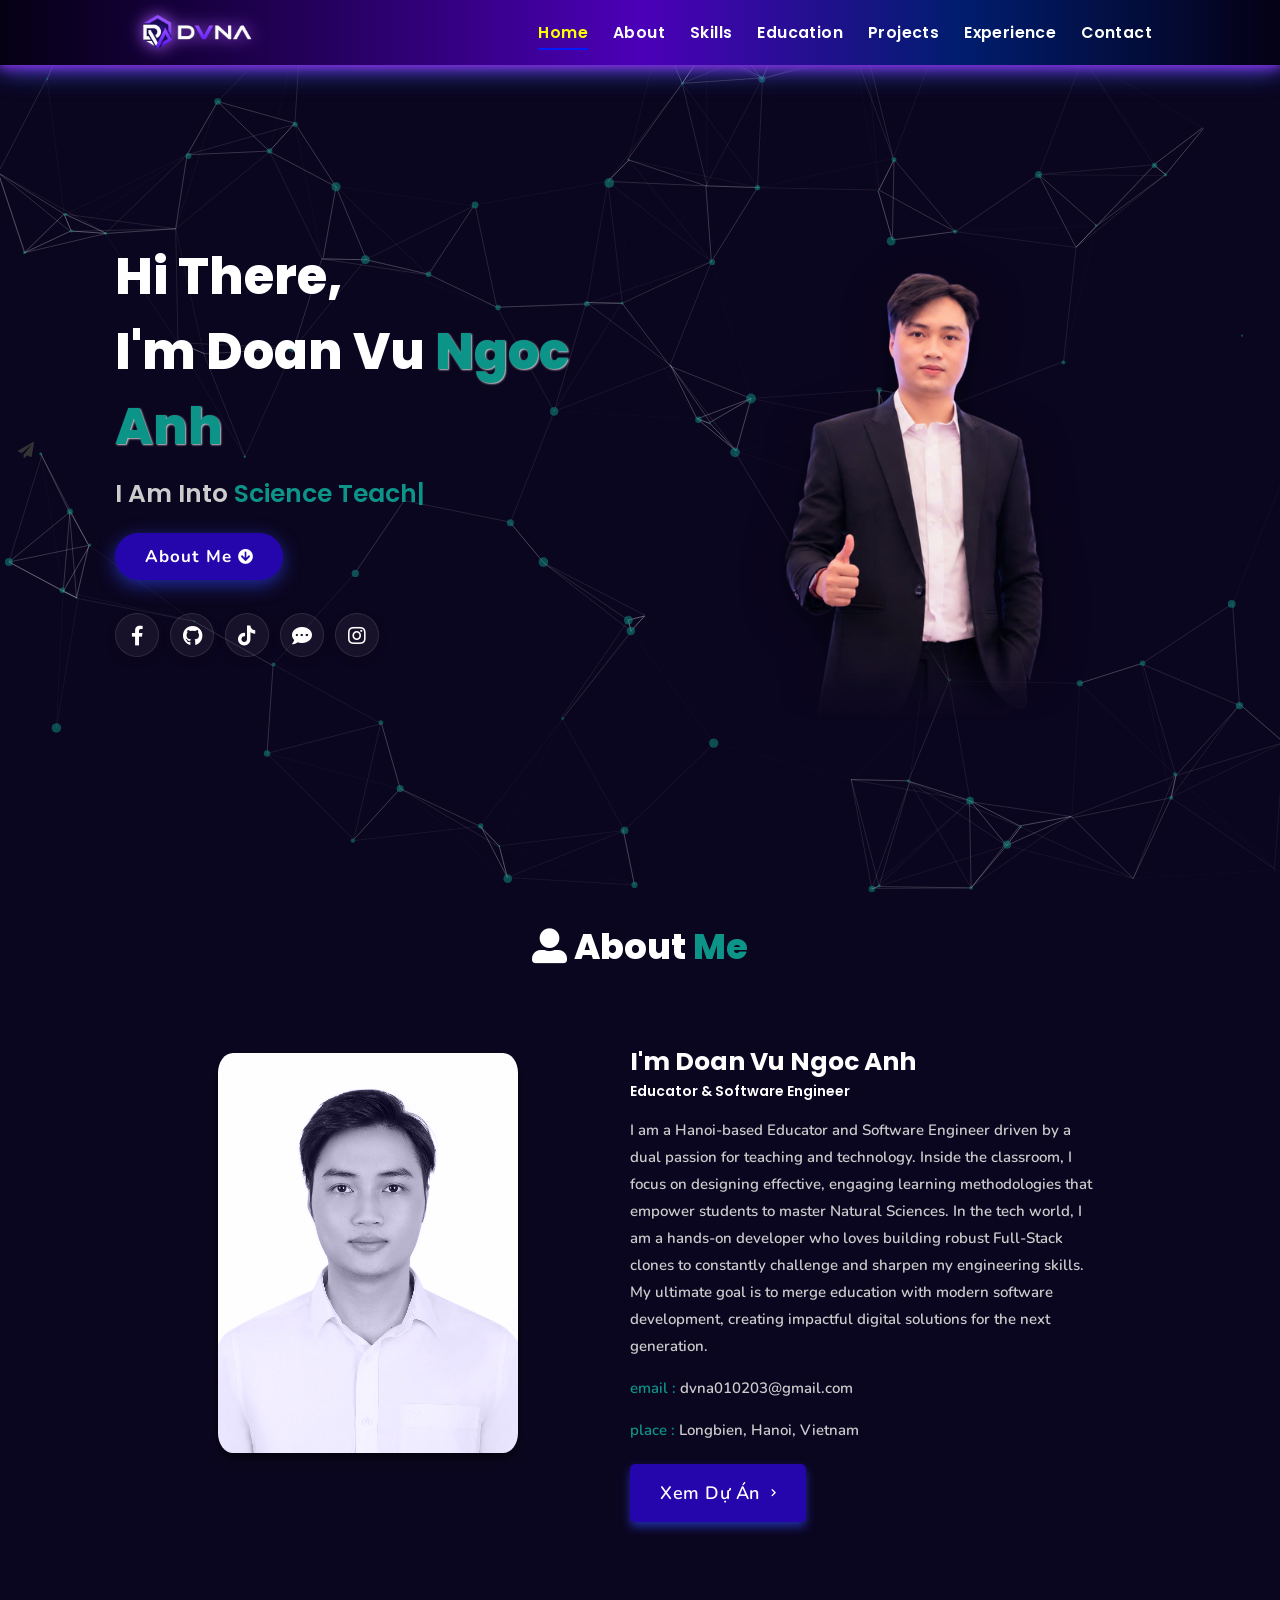
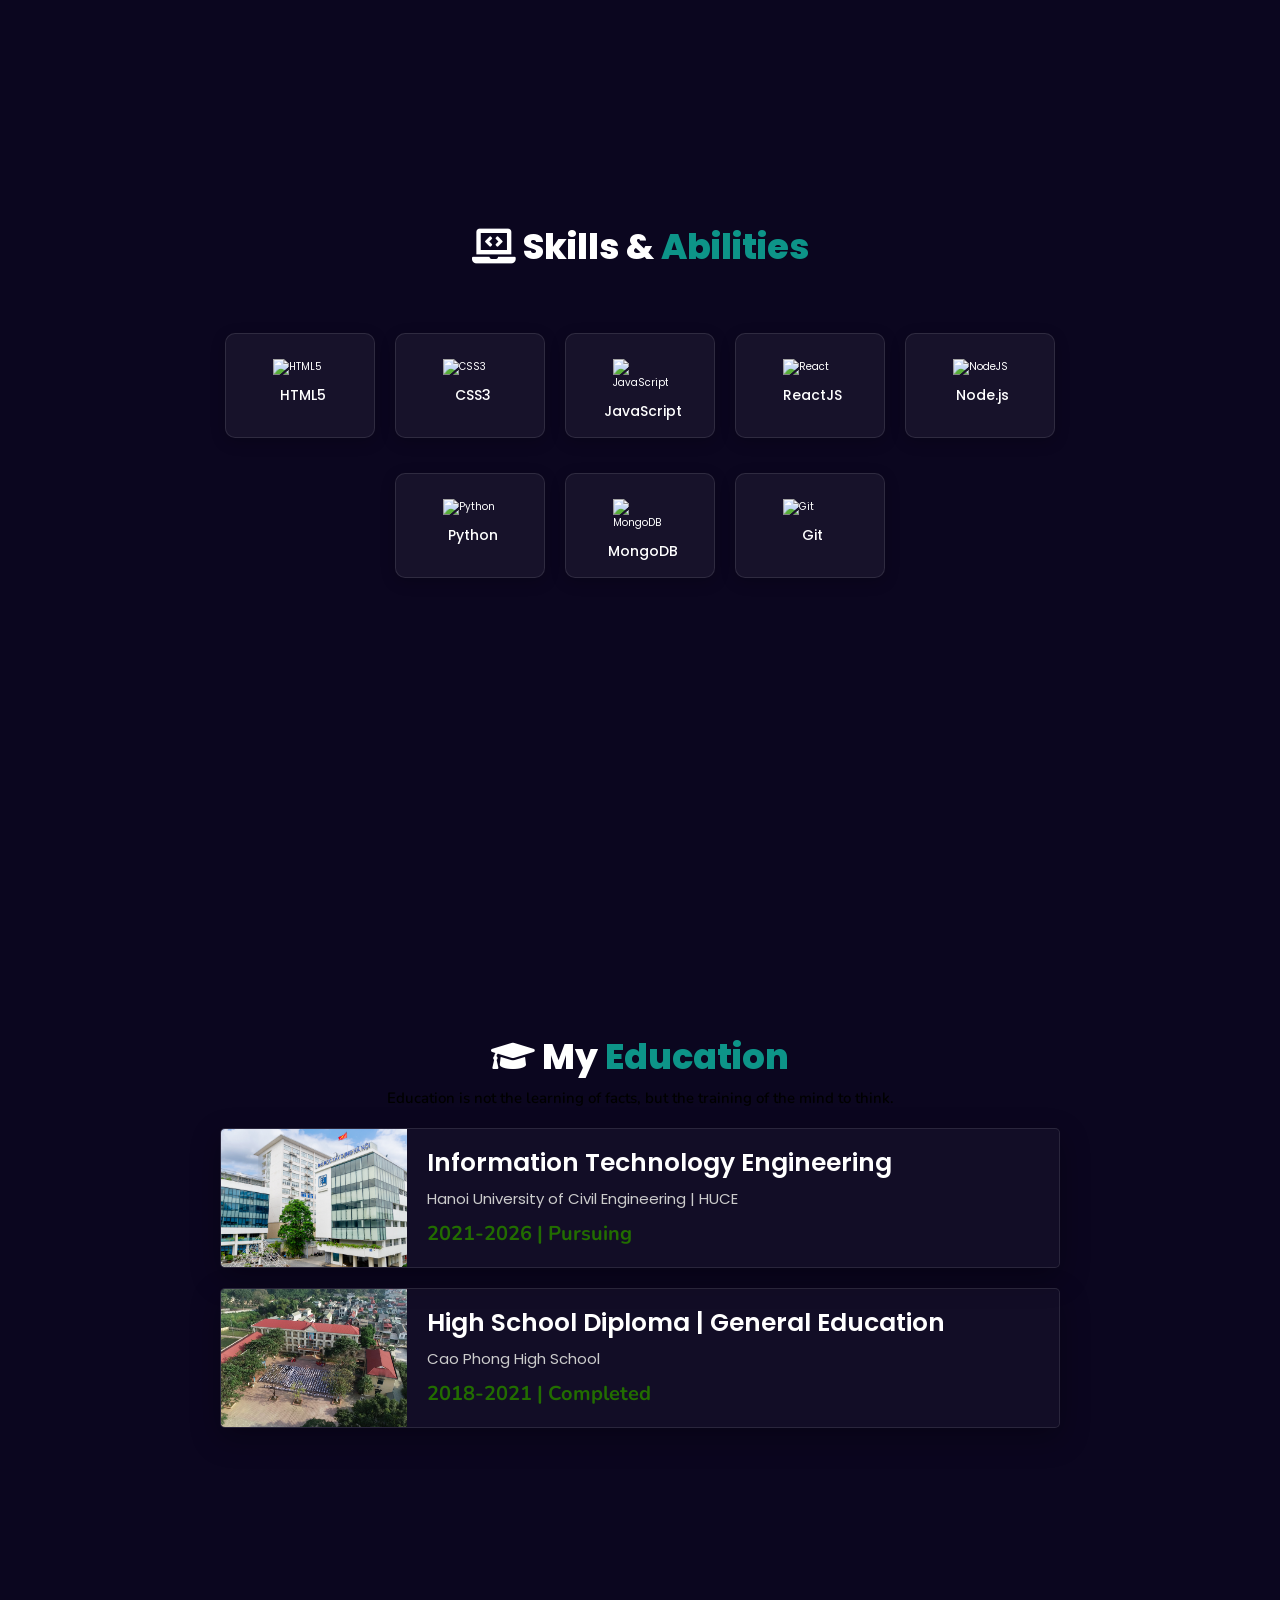
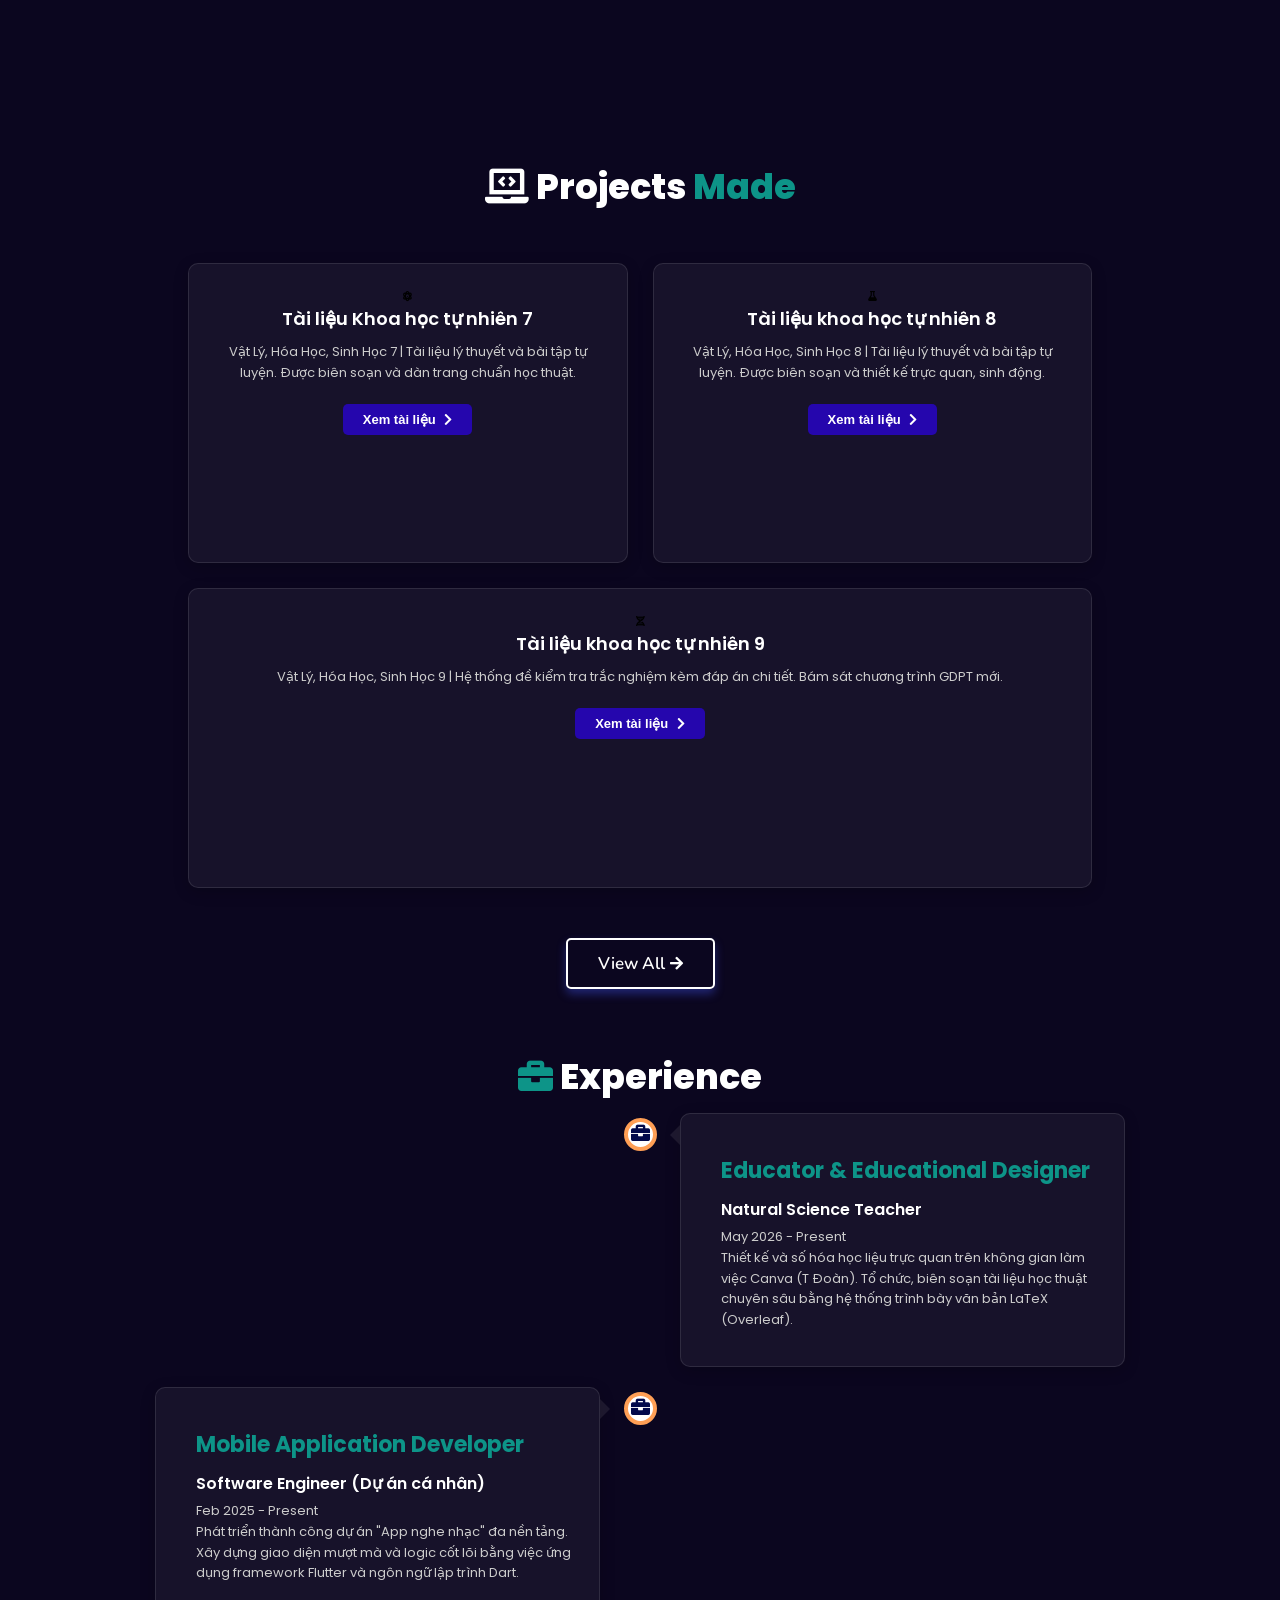
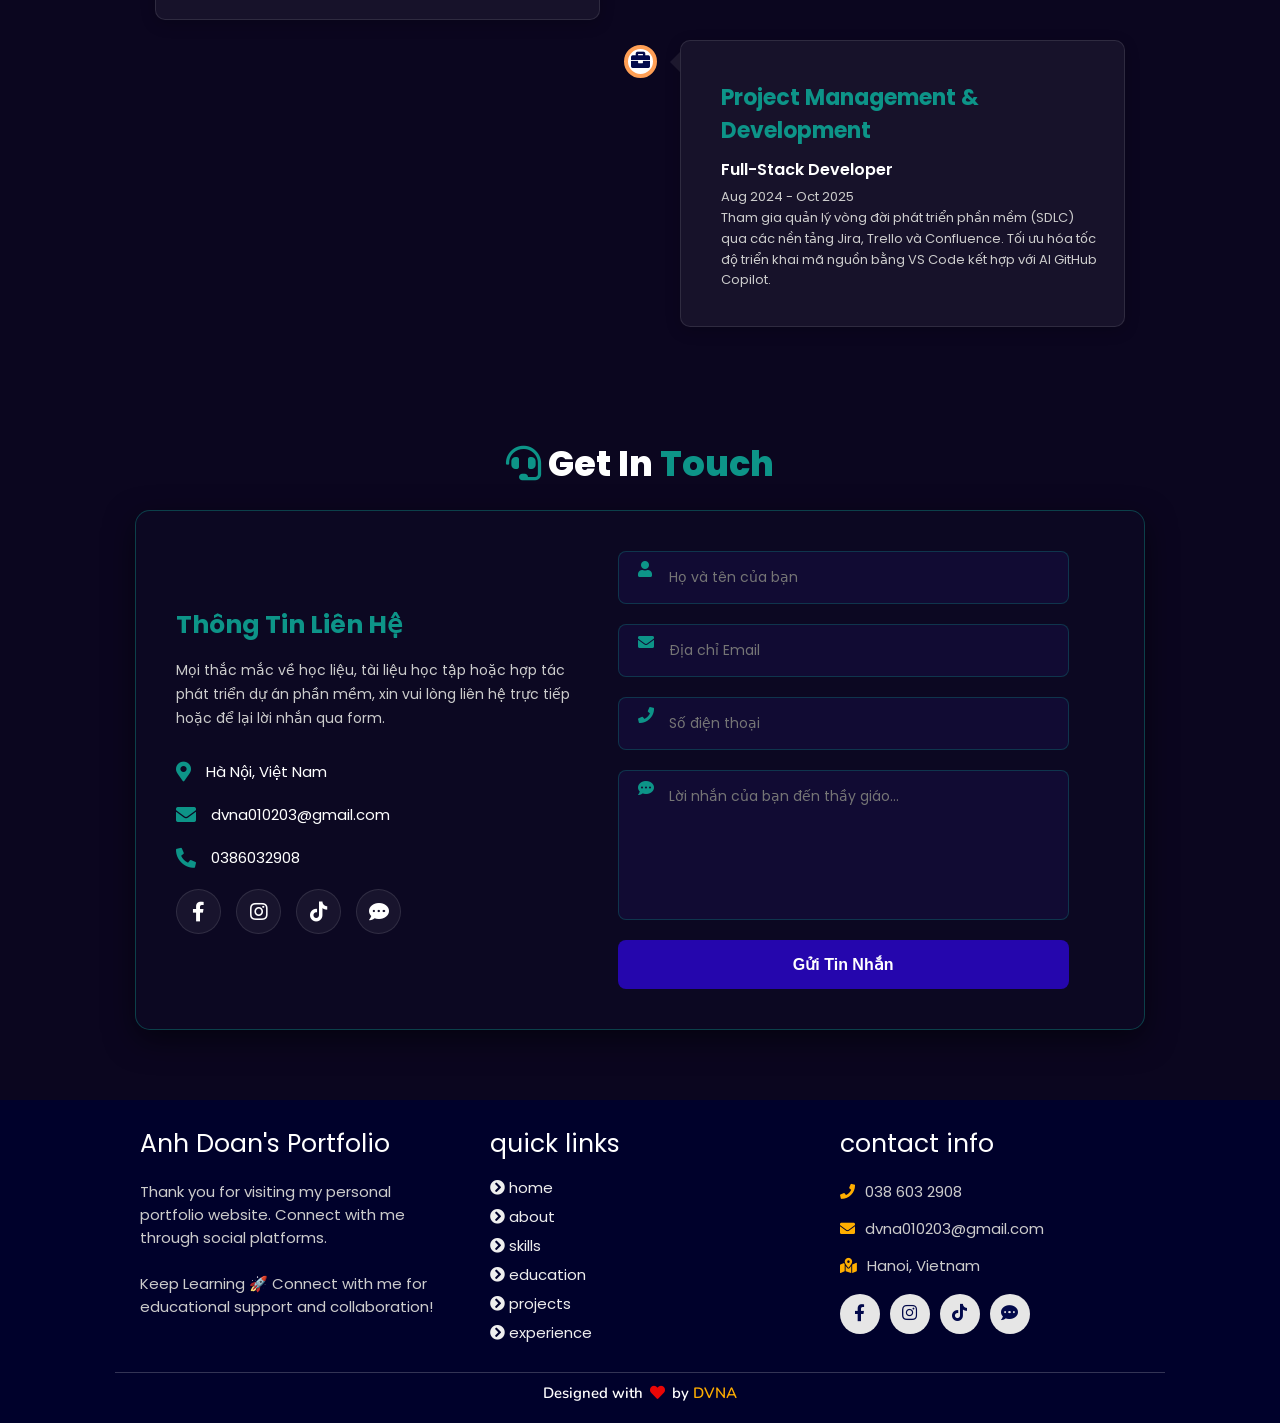
==== commit 94527780: "Cap nhat 4 nut social va link Zalo" ====
--- a/index.html
+++ b/index.html
@@ -84,17 +84,17 @@
             <li>
               <a
                 class="social-icon-button"
-                aria-label="LinkedIn"
-                href="LINK_CUA_MAY_O_DAY"
-                target="_blank"
-                ><i class="fab fa-linkedin"></i
+                aria-label="Facebook"
+                href="https://web.facebook.com/cover.grand"
+                target="_blank"
+                ><i class="fab fa-facebook-f"></i
               ></a>
             </li>
             <li>
               <a
                 class="social-icon-button"
                 aria-label="GitHub"
-                href="LINK_CUA_MAY_O_DAY"
+                href="https://github.com/NgocAnh122003"
                 target="_blank"
                 ><i class="fab fa-github"></i
               ></a>
@@ -102,19 +102,20 @@
             <li>
               <a
                 class="social-icon-button"
-                aria-label="Twitter"
-                href="LINK_CUA_MAY_O_DAY"
-                target="_blank"
-                ><i class="fab fa-twitter"></i
+                aria-label="TikTok"
+                href="https://www.tiktok.com/@dvna.03?lang=vi-VN"
+                target="_blank"
+                ><i class="fab fa-tiktok"></i
               ></a>
             </li>
+            <!-- Zalo chính chủ -->
             <li>
               <a
                 class="social-icon-button"
-                aria-label="Telegram"
-                href="LINK_CUA_MAY_O_DAY"
-                target="_blank"
-                ><i class="fab fa-telegram-plane"></i
+                aria-label="Zalo"
+                href="https://zalo.me/0386032908"
+                target="_blank"
+                ><i class="fas fa-comment-dots"></i
               ></a>
             </li>
             <!-- Đã giữ nguyên link Instagram của mày -->
@@ -125,15 +126,6 @@
                 href="https://www.instagram.com/dvna.coca/"
                 target="_blank"
                 ><i class="fab fa-instagram"></i
-              ></a>
-            </li>
-            <li>
-              <a
-                class="social-icon-button"
-                aria-label="Dev"
-                href="LINK_CUA_MAY_O_DAY"
-                target="_blank"
-                ><i class="fab fa-dev"></i
               ></a>
             </li>
           </ul>
